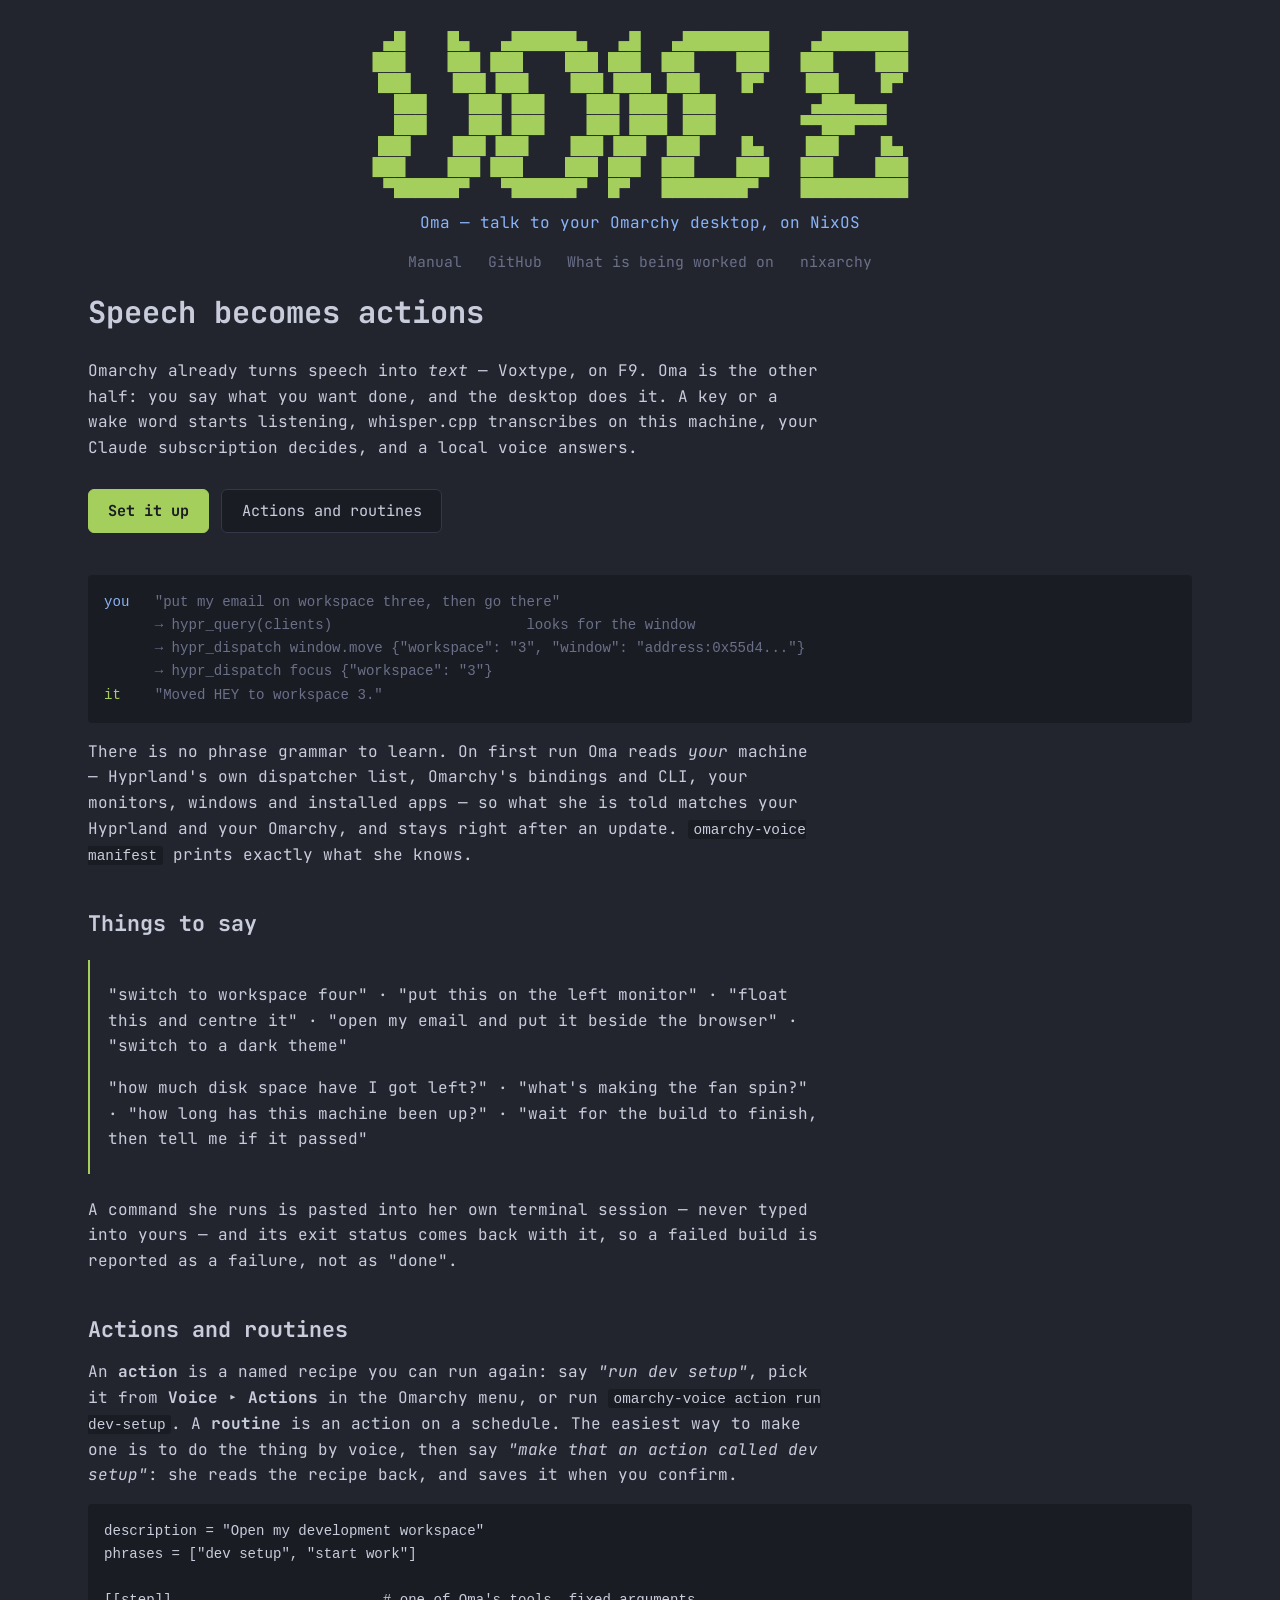
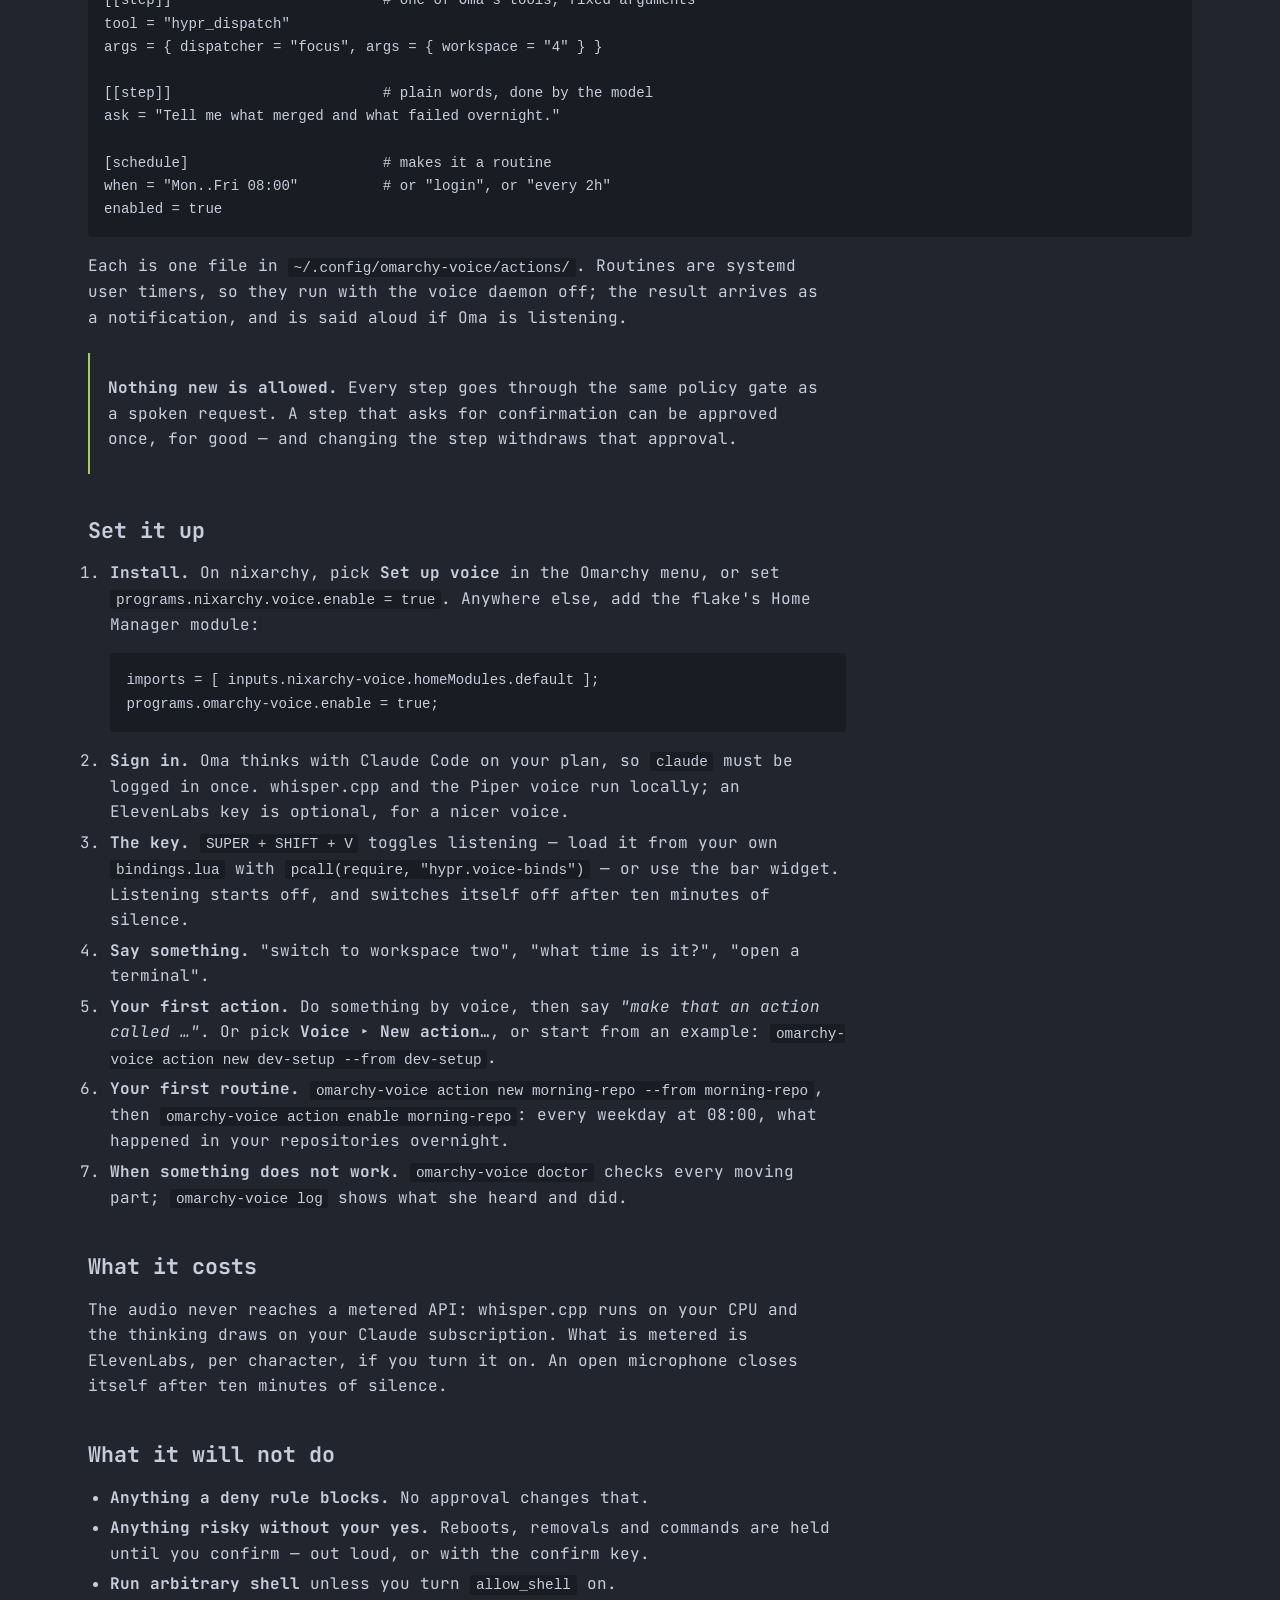
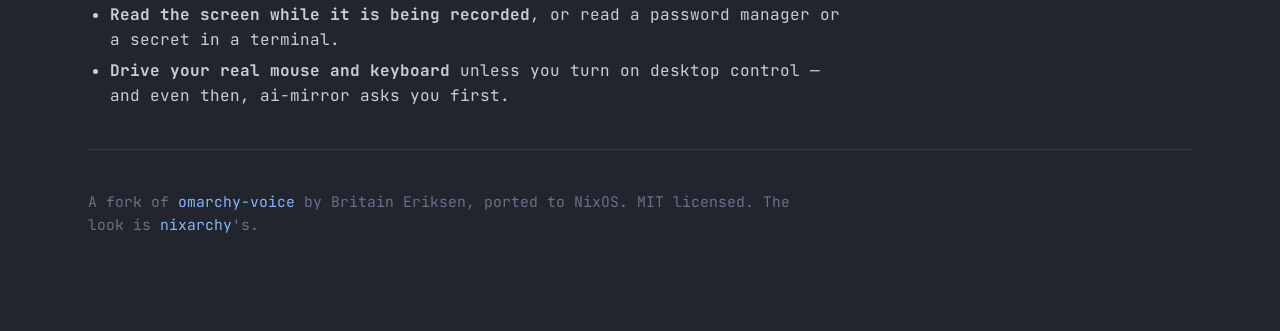
==== docs/index.html @ 65984dc8 "docs(page): a project page in nixarchy's look, and a Pages workflow (#163) Plan step 6, brought forw" ====
<!DOCTYPE html>
<html lang="en">
<head>
<meta charset="utf-8">
<meta name="viewport" content="width=device-width, initial-scale=1">
<title>nixarchy-voice — talk to your Omarchy desktop</title>
<meta name="description" content="Oma: operate the Omarchy desktop on NixOS by talking to it. Actions, routines, and a policy gate that holds anything risky for your yes.">
<link rel="preconnect" href="https://fonts.gstatic.com" crossorigin>
<link rel="stylesheet" href="https://fonts.googleapis.com/css2?family=JetBrains+Mono:wght@400;700&display=swap">
<link rel="stylesheet" href="assets/style.css">
</head>
<body class="home">

<header class="masthead">
<!-- The wordmark: figlet, font delta_corps_priest_1 -- the typeface nixarchy's
     and Omarchy's banners use. `figlet -f "Delta Corps Priest 1" VOICE`. -->
<pre class="logo" role="img" aria-label="voice">
 ▄█    █▄   ▄██████▄   ▄█   ▄████████    ▄████████
███    ███ ███    ███ ███  ███    ███   ███    ███
███    ███ ███    ███ ███▌ ███    █▀    ███    █▀
███    ███ ███    ███ ███▌ ███         ▄███▄▄▄
███    ███ ███    ███ ███▌ ███        ▀▀███▀▀▀
███    ███ ███    ███ ███  ███    █▄    ███    █▄
███    ███ ███    ███ ███  ███    ███   ███    ███
 ▀██████▀   ▀██████▀  █▀   ████████▀    ██████████
</pre>
  <p class="tagline">Oma — talk to your Omarchy desktop, on NixOS</p>
  <nav class="mast-nav">
    <a href="https://github.com/olafkfreund/nixarchy-voice#readme">Manual</a>
    <a href="https://github.com/olafkfreund/nixarchy-voice">GitHub</a>
    <a href="https://github.com/olafkfreund/nixarchy-voice/issues">What is being worked on</a>
    <a href="https://olafkfreund.github.io/nixarchy/">nixarchy</a>
  </nav>
</header>

<main class="content content--centred">

<h1>Speech becomes actions</h1>

<p>Omarchy already turns speech into <em>text</em> — Voxtype, on F9. Oma is the
other half: you say what you want done, and the desktop does it. A key or a
wake word starts listening, whisper.cpp transcribes on this machine, your Claude
subscription decides, and a local voice answers.</p>

<div class="cta">
  <a class="cta-button cta-button--primary" href="#set-it-up">Set it up</a>
  <a class="cta-button" href="#actions-and-routines">Actions and routines</a>
</div>

<pre class="exchange"><code><span class="you">you</span>   "put my email on workspace three, then go there"
      → hypr_query(clients)                       looks for the window
      → hypr_dispatch window.move {"workspace": "3", "window": "address:0x55d4..."}
      → hypr_dispatch focus {"workspace": "3"}
<span class="it">it</span>    "Moved HEY to workspace 3."</code></pre>

<p>There is no phrase grammar to learn. On first run Oma reads <em>your</em>
machine — Hyprland's own dispatcher list, Omarchy's bindings and CLI, your
monitors, windows and installed apps — so what she is told matches your
Hyprland and your Omarchy, and stays right after an update. <code>omarchy-voice
manifest</code> prints exactly what she knows.</p>

<h2 id="things-to-say">Things to say</h2>

<blockquote>
<p>"switch to workspace four" · "put this on the left monitor" · "float this and
centre it" · "open my email and put it beside the browser" · "switch to a dark
theme"</p>
<p>"how much disk space have I got left?" · "what's making the fan spin?" · "how
long has this machine been up?" · "wait for the build to finish, then tell me if
it passed"</p>
</blockquote>

<p>A command she runs is pasted into her own terminal session — never typed into
yours — and its exit status comes back with it, so a failed build is reported as
a failure, not as "done".</p>

<h2 id="actions-and-routines">Actions and routines</h2>

<p>An <strong>action</strong> is a named recipe you can run again: say
<em>"run dev setup"</em>, pick it from <strong>Voice ▸ Actions</strong> in the
Omarchy menu, or run <code>omarchy-voice action run dev-setup</code>. A
<strong>routine</strong> is an action on a schedule. The easiest way to make one
is to do the thing by voice, then say <em>"make that an action called dev
setup"</em>: she reads the recipe back, and saves it when you confirm.</p>

<pre><code>description = "Open my development workspace"
phrases = ["dev setup", "start work"]

[[step]]                         # one of Oma's tools, fixed arguments
tool = "hypr_dispatch"
args = { dispatcher = "focus", args = { workspace = "4" } }

[[step]]                         # plain words, done by the model
ask = "Tell me what merged and what failed overnight."

[schedule]                       # makes it a routine
when = "Mon..Fri 08:00"          # or "login", or "every 2h"
enabled = true</code></pre>

<p>Each is one file in <code>~/.config/omarchy-voice/actions/</code>. Routines
are systemd user timers, so they run with the voice daemon off; the result
arrives as a notification, and is said aloud if Oma is listening.</p>

<blockquote>
<p><strong>Nothing new is allowed.</strong> Every step goes through the same
policy gate as a spoken request. A step that asks for confirmation can be
approved once, for good — and changing the step withdraws that approval.</p>
</blockquote>

<h2 id="set-it-up">Set it up</h2>

<ol>
<li><strong>Install.</strong> On nixarchy, pick <strong>Set up voice</strong> in
the Omarchy menu, or set <code>programs.nixarchy.voice.enable = true</code>.
Anywhere else, add the flake's Home Manager module:
<pre><code>imports = [ inputs.nixarchy-voice.homeModules.default ];
programs.omarchy-voice.enable = true;</code></pre></li>
<li><strong>Sign in.</strong> Oma thinks with Claude Code on your plan, so
<code>claude</code> must be logged in once. whisper.cpp and the Piper voice run
locally; an ElevenLabs key is optional, for a nicer voice.</li>
<li><strong>The key.</strong> <code>SUPER + SHIFT + V</code> toggles listening —
load it from your own <code>bindings.lua</code> with
<code>pcall(require, "hypr.voice-binds")</code> — or use the bar widget.
Listening starts off, and switches itself off after ten minutes of silence.</li>
<li><strong>Say something.</strong> "switch to workspace two", "what time is
it?", "open a terminal".</li>
<li><strong>Your first action.</strong> Do something by voice, then say
<em>"make that an action called …"</em>. Or pick <strong>Voice ▸ New
action…</strong>, or start from an example:
<code>omarchy-voice action new dev-setup --from dev-setup</code>.</li>
<li><strong>Your first routine.</strong>
<code>omarchy-voice action new morning-repo --from morning-repo</code>, then
<code>omarchy-voice action enable morning-repo</code>: every weekday at 08:00, what
happened in your repositories overnight.</li>
<li><strong>When something does not work.</strong> <code>omarchy-voice
doctor</code> checks every moving part; <code>omarchy-voice log</code> shows what
she heard and did.</li>
</ol>

<h2 id="what-it-costs">What it costs</h2>

<p>The audio never reaches a metered API: whisper.cpp runs on your CPU and the
thinking draws on your Claude subscription. What is metered is ElevenLabs, per
character, if you turn it on. An open microphone closes itself after ten minutes
of silence.</p>

<h2 id="what-it-will-not-do">What it will not do</h2>

<ul>
<li><strong>Anything a deny rule blocks.</strong> No approval changes that.</li>
<li><strong>Anything risky without your yes.</strong> Reboots, removals and
commands are held until you confirm — out loud, or with the confirm key.</li>
<li><strong>Run arbitrary shell</strong> unless you turn
<code>allow_shell</code> on.</li>
<li><strong>Read the screen while it is being recorded</strong>, or read a
password manager or a secret in a terminal.</li>
<li><strong>Drive your real mouse and keyboard</strong> unless you turn on
desktop control — and even then, ai-mirror asks you first.</li>
</ul>

<hr>

<p class="eyebrow">A fork of <a href="https://github.com/wombatoperator/omarchy-voice">omarchy-voice</a>
by Britain Eriksen, ported to NixOS. MIT licensed. The look is
<a href="https://olafkfreund.github.io/nixarchy/">nixarchy</a>'s.</p>

</main>

</body>
</html>
---- docs/assets/style.css ----
/* nixarchy-voice's page. Copied from nixarchy's docs/assets/style.css so the
   two sites read as one family (#163); only the wordmark sizing differs. */

:root {
  --bg:        #22242e;
  --fg:        #c9cddb;
  --dim:       #6b7089;
  --accent:    #a5cf5d;   /* the wordmark green */
  --link:      #8ab4f8;
  --rule:      #333747;
  --code-bg:   #1a1c24;
  /* JetBrains Mono first, and not only for looks: the wordmark is built from
     block-drawing characters, and it only reads as solid in a font that draws
     them edge to edge. A stack that falls through to a system mono can render
     it with hairline seams. */
  --mono: "JetBrains Mono", ui-monospace, "SF Mono", "Fira Code",
          "DejaVu Sans Mono", Menlo, Consolas, monospace;
}

* { box-sizing: border-box; }

html { -webkit-text-size-adjust: 100%; }

body {
  margin: 0;
  background: var(--bg);
  color: var(--fg);
  font-family: var(--mono);
  font-size: 16px;
  line-height: 1.6;
}

a { color: var(--link); text-decoration: none; }
a:hover { text-decoration: underline; }

/* ---------- masthead ---------- */

.masthead { padding: 3.5rem 1.5rem 2.5rem; text-align: center; }

/* The wordmark is 92 columns of block characters (see _includes/logo.html).
   Its width is therefore font-size * column count, with nothing to reflow, so
   the size is driven off the viewport and clamped: the ceiling keeps it from
   dominating a wide screen, the floor keeps it legible on a phone. Regenerate
   the art at a different width and these numbers need redoing. */
.logo {
  display: block;
  /* Not a code block: undo the pre rule further down, which would otherwise
     sit the wordmark on a grey card. */
  margin: 0;
  padding: 0;
  background: none;
  border-radius: 0;
  overflow: visible;

  color: var(--accent);
  /* Our wordmark is 50 columns, not nixarchy's 92, so the same viewport rule
     is scaled by 92/50: it fills the same width at every size. */
  font-size: clamp(0.55rem, 1.93vw, 1.2rem);
  /* These two are not arbitrary and are not cosmetic. JetBrains Mono's full
     block glyph does not quite meet its neighbours at fractional advances, so
     at the honest values (0 and 1) the wordmark renders shot through with
     hairline seams. The slight negative tracking and the over-1 line-height
     pull the cells together until the strokes read as solid. Measured against
     three alternatives; these are the only ones with no seams. Omarchy uses
     the same pair, for the same reason. */
  letter-spacing: -0.0425em;
  line-height: 1.09375;
  white-space: pre;
  transition: color 0.15s ease;
}

.logo-link { display: inline-block; text-decoration: none; }
.logo-link:hover { text-decoration: none; }
.logo-link:hover .logo { color: var(--link); }

.tagline { margin: 0.6rem 0 0; color: var(--link); font-size: 1rem; }

/* ---------- layout ---------- */

.page {
  display: grid;
  grid-template-columns: 20rem minmax(0, 1fr);
  gap: 3rem;
  max-width: 78rem;
  margin: 0 auto;
  padding: 0 1.5rem 6rem;
}

/* ---------- sidebar ---------- */

.sidebar { position: relative; align-self: start; position: sticky; top: 1.5rem; }

.filter {
  width: 100%;
  padding: 0.4rem 1.5rem 0.6rem 0;
  background: transparent;
  border: 0;
  border-bottom: 1px solid var(--rule);
  color: var(--fg);
  font: inherit;
}
.filter::placeholder { color: var(--dim); }
.filter:focus { outline: none; border-bottom-color: var(--link); }

.filter-hint {
  position: absolute;
  top: 0.4rem;
  right: 0;
  color: var(--dim);
  pointer-events: none;
}

.toc {
  list-style: none;
  counter-reset: item;
  margin: 1.6rem 0 0;
  padding: 0;
  max-height: 68vh;
  overflow-y: auto;
}

/* The default scrollbar renders as a bright bar against the dark theme, and
   the nav is the one place here tall enough to show one. */
.toc { scrollbar-width: thin; scrollbar-color: var(--rule) transparent; }
.toc::-webkit-scrollbar { width: 6px; }
.toc::-webkit-scrollbar-track { background: transparent; }
.toc::-webkit-scrollbar-thumb { background: var(--rule); border-radius: 3px; }

.toc li { counter-increment: item; margin: 0 0 0.35rem; }

/* The 01, 02, 03 gutter. Numbering follows the DOM, so a filtered list
   keeps each page's real number rather than renumbering as you type. */
.toc li::before {
  content: counter(item, decimal-leading-zero);
  display: inline-block;
  width: 2.2rem;
  color: var(--dim);
}

.toc li.current > a { color: var(--fg); font-weight: 700; }
.toc li[hidden] { display: none; }

.offsite { margin-top: 1.8rem; color: var(--dim); font-size: 0.85rem; }

/* ---------- content ---------- */

.content { min-width: 0; padding-top: 0.2rem; }

.content--centred {
  max-width: 46rem;
  margin: 0 auto;
  padding: 0 1.5rem 6rem;
}

.content h1 { font-size: 1.9rem; margin: 0 0 1.6rem; }
.content h2 { font-size: 1.35rem; margin: 2.6rem 0 1rem; }
.content h3 { font-size: 1.1rem; margin: 2rem 0 0.8rem; }
.content h1, .content h2, .content h3 { line-height: 1.3; }

.content p, .content li { max-width: 46rem; }
.content ul, .content ol { padding-left: 1.4rem; }
.content li { margin: 0.3rem 0; }

/* Blockquotes here are callouts, not asides -- they carry the sentence the
   page most wants read, so they are marked out rather than dimmed down. */
.content blockquote {
  margin: 1.4rem 0;
  padding: 0.4rem 0 0.4rem 1.1rem;
  border-left: 2px solid var(--accent);
}

.content hr { border: 0; border-top: 1px solid var(--rule); margin: 2.5rem 0; }

code {
  background: var(--code-bg);
  padding: 0.1rem 0.35rem;
  border-radius: 3px;
  font-size: 0.9em;
  /* Inline code is often a long path or attribute with no space in it, which
     on a phone is wide enough to push the whole page sideways. It has no
     scroller of its own, so it has to be allowed to break. */
  overflow-wrap: anywhere;
}

pre {
  background: var(--code-bg);
  padding: 1rem;
  border-radius: 4px;
  overflow-x: auto;      /* wide code scrolls itself, never the page */
  line-height: 1.45;
}
pre code { background: none; padding: 0; font-size: 0.88rem; }

/* Tables can be wide; give them their own scroller too. */
.content table {
  display: block;
  width: max-content;
  max-width: 100%;
  overflow-x: auto;
  border-collapse: collapse;
  margin: 1.4rem 0;
  font-size: 0.92rem;
}
.content th, .content td {
  border: 1px solid var(--rule);
  padding: 0.45rem 0.8rem;
  text-align: left;
  vertical-align: top;
}
.content th { color: var(--fg); background: var(--code-bg); }

.content img { max-width: 100%; height: auto; }

/* ---------- narrow screens ---------- */

@media (max-width: 62rem) {
  .page { grid-template-columns: minmax(0, 1fr); gap: 2rem; }
  .sidebar { position: static; }
  .toc { max-height: none; }
}

/* ---------- home: hero and wide media (#814) ---------- */

/* The front page's own width. Prose stays at the reading measure set above;
   only the media container widens, which is how omarchy.org reads -- a narrow
   column of text with screenshots given room to be legible. A 16:10 desktop
   still at 46rem is too small to make out a panel's rows. */
.home .content--centred { max-width: 72rem; }
.home .content p,
.home .content li,
.home .content blockquote { max-width: 46rem; }
/* ...except a paragraph that is only an image. kramdown wraps every image in
   a <p>, so the rule above clamped the screenshots to the READING measure and
   the wide container above did nothing -- the hero rendered at 736px inside a
   1024px column. Measured on the deployed page, not guessed. */
.home .content p:has(img) { max-width: none; }

/* The first screen: wordmark, one sentence, two things to do. The masthead
   above already carries the wordmark, so this only has to not waste the space
   underneath it -- the old page spent 370 words here before showing anything. */
.home .masthead { padding: 2rem 1.5rem 1.25rem; }

.cta { display: flex; flex-wrap: wrap; gap: 0.75rem; margin: 1.8rem 0 2.6rem; }

.cta-button {
  display: inline-block;
  padding: 0.55rem 1.2rem;
  border: 1px solid var(--rule);
  border-radius: 6px;
  color: var(--fg);
  background: var(--code-bg);
  font-size: 0.95rem;
}
.cta-button:hover { border-color: var(--accent); text-decoration: none; }
.cta-button--primary {
  background: var(--accent);
  border-color: var(--accent);
  color: var(--code-bg);
  font-weight: 700;
}
.cta-button--primary:hover { filter: brightness(1.08); }

/* Screenshots stack at full width rather than sharing a row. A two-up grid
   was tried and removed: each cell came out near 320px, and a 1885px desktop
   scaled into that turns a panel's rows into grey mush -- the arithmetic
   decides this, not taste. Deployed and looked at before it was replaced. */
.home .content img { margin: 1.4rem 0; }

.content img {
  max-width: 100%;
  height: auto;
  border-radius: 6px;
  border: 1px solid var(--rule);
}

/* The hero video, framed exactly like a screenshot so it does not read as a
   different kind of thing sitting above them.

   `max-width: none` and `display: block` are carried HERE rather than left to
   the `p:has(img)` rule above, and that is the whole reason this block exists:
   kramdown wraps a markdown image in a <p>, which is what that rule reaches
   into, but block-level raw HTML is left alone. A <video> is therefore NOT in
   a <p>, inherits the reading measure instead of the wide container, and would
   render at the prose width -- the same 736px-inside-1024px bug the comment
   above was written about, arriving by a different route. */
.hero-video {
  display: block;
  width: 100%;
  max-width: none;
  height: auto;
  margin: 1.4rem 0;
  border-radius: 6px;
  border: 1px solid var(--rule);
  background: var(--code-bg);
}

/* The three places a reader goes next, under the wordmark on every page:
   the manual, the source, and what is open. Centred like the tagline above
   it, and wrapping rather than scrolling on a phone. */
.mast-nav {
  display: flex;
  flex-wrap: wrap;
  justify-content: center;
  gap: 0.4rem 1.6rem;
  margin-top: 0.9rem;
  font-size: 0.92rem;
}
.mast-nav a { color: var(--dim); }
.mast-nav a:hover { color: var(--link); text-decoration: none; }

/* ---------- nixarchy-voice additions ---------- */

/* A spoken request and what she did about it, the way the README shows one. */
.exchange { color: var(--dim); }
.exchange .you { color: var(--link); }
.exchange .it  { color: var(--accent); }

.eyebrow { color: var(--dim); font-size: 0.92rem; margin: 0 0 0.3rem; }
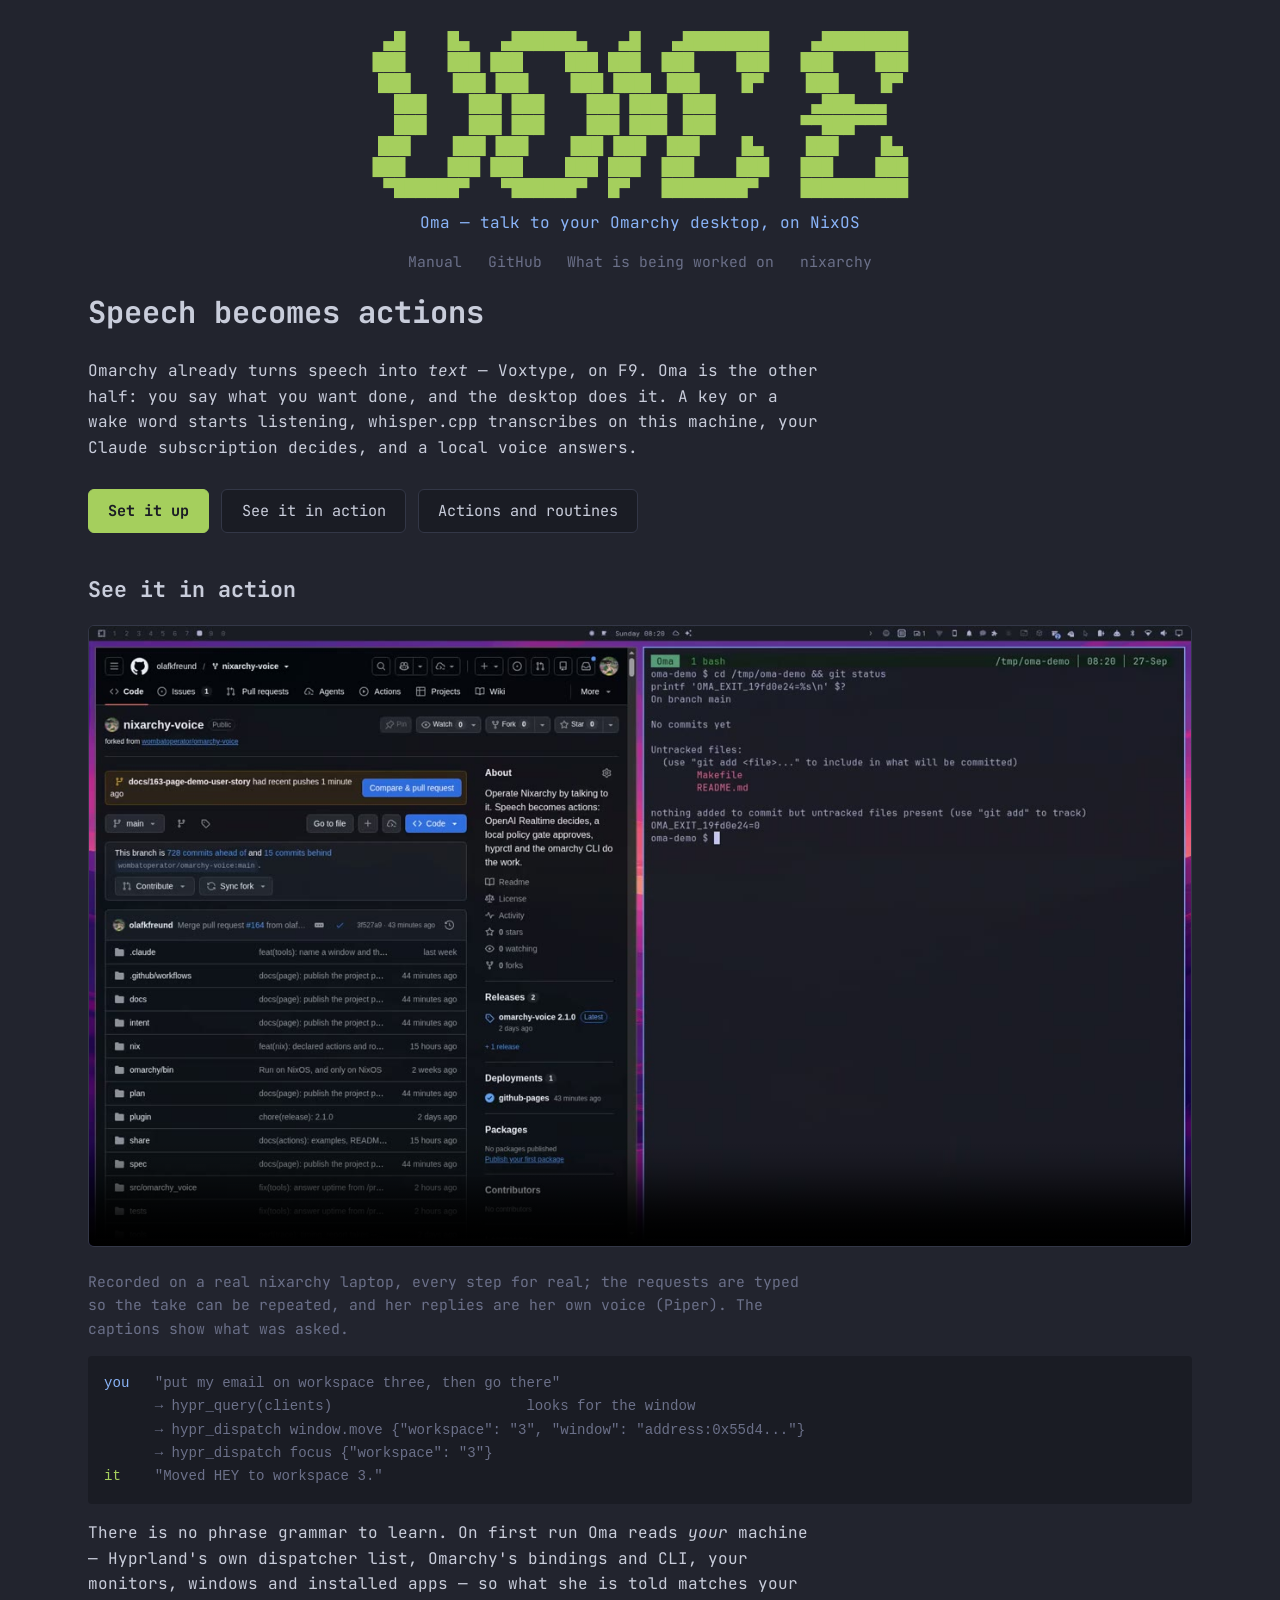
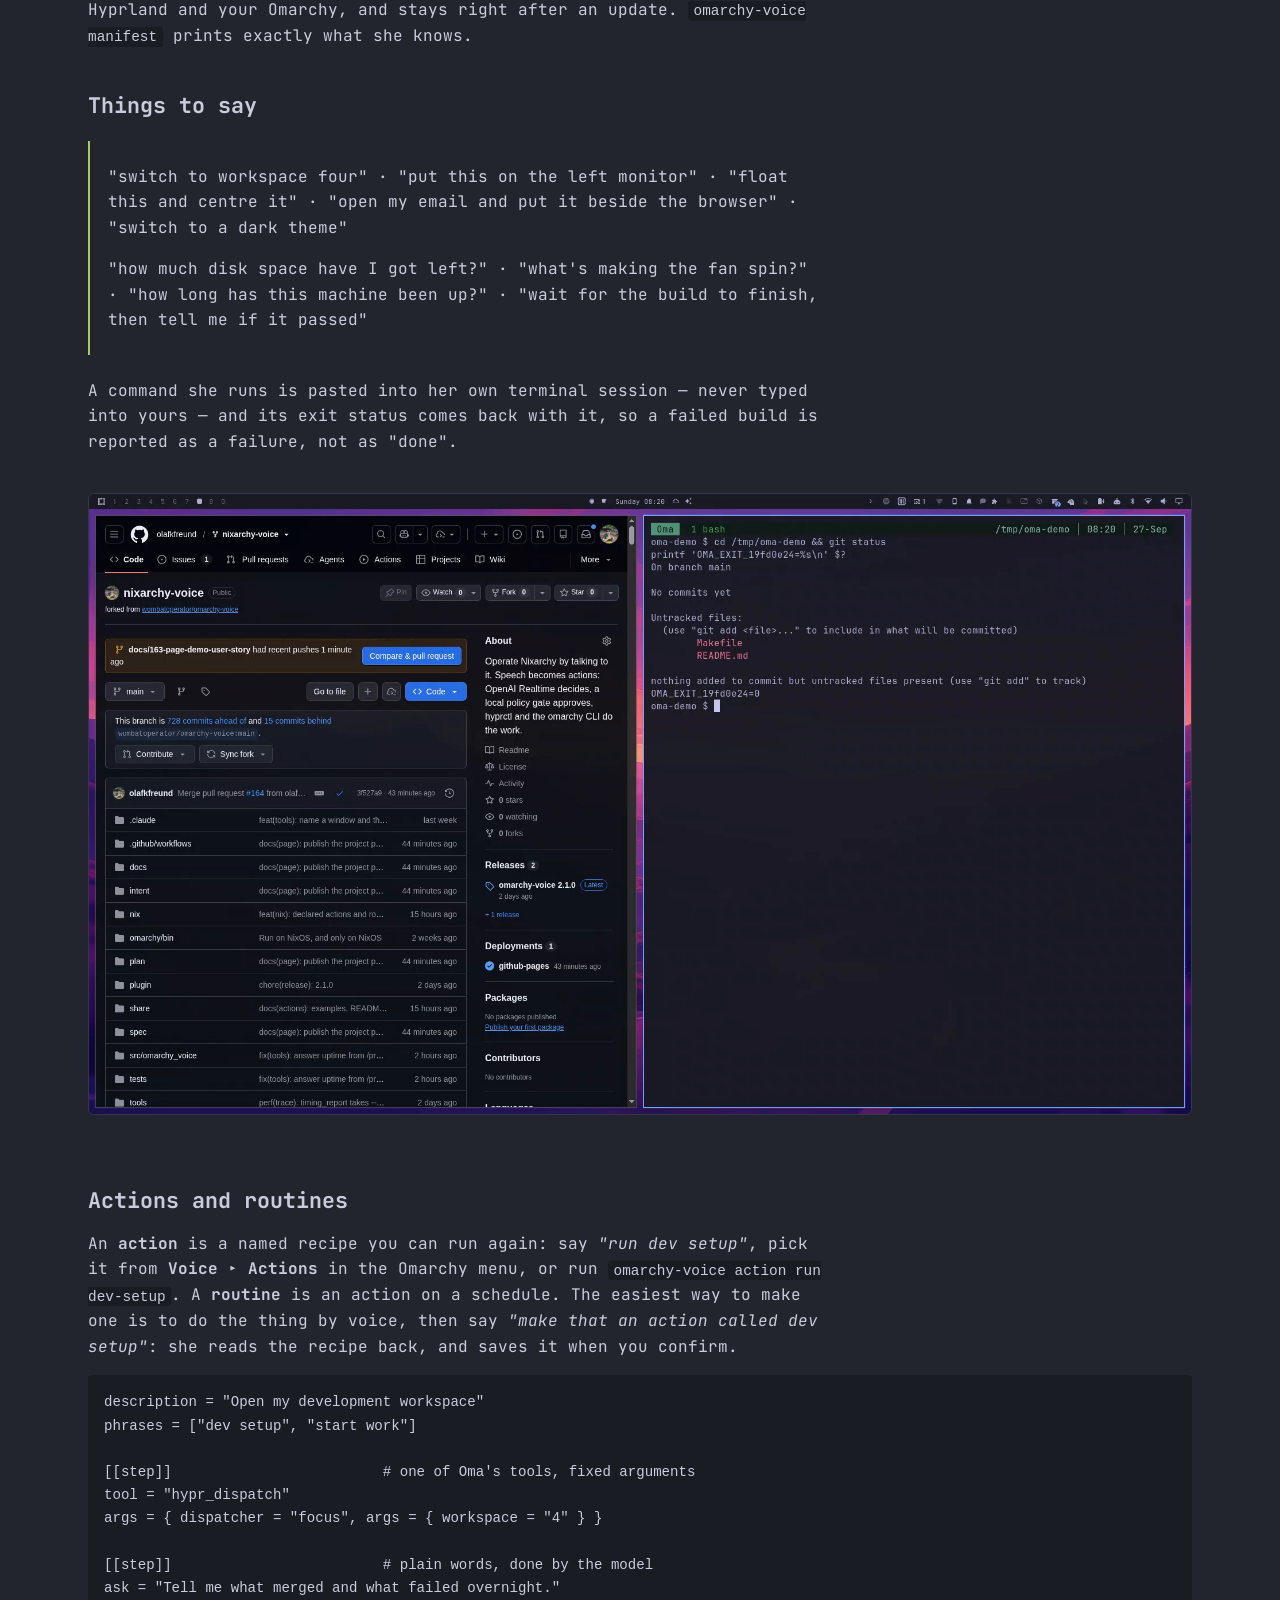
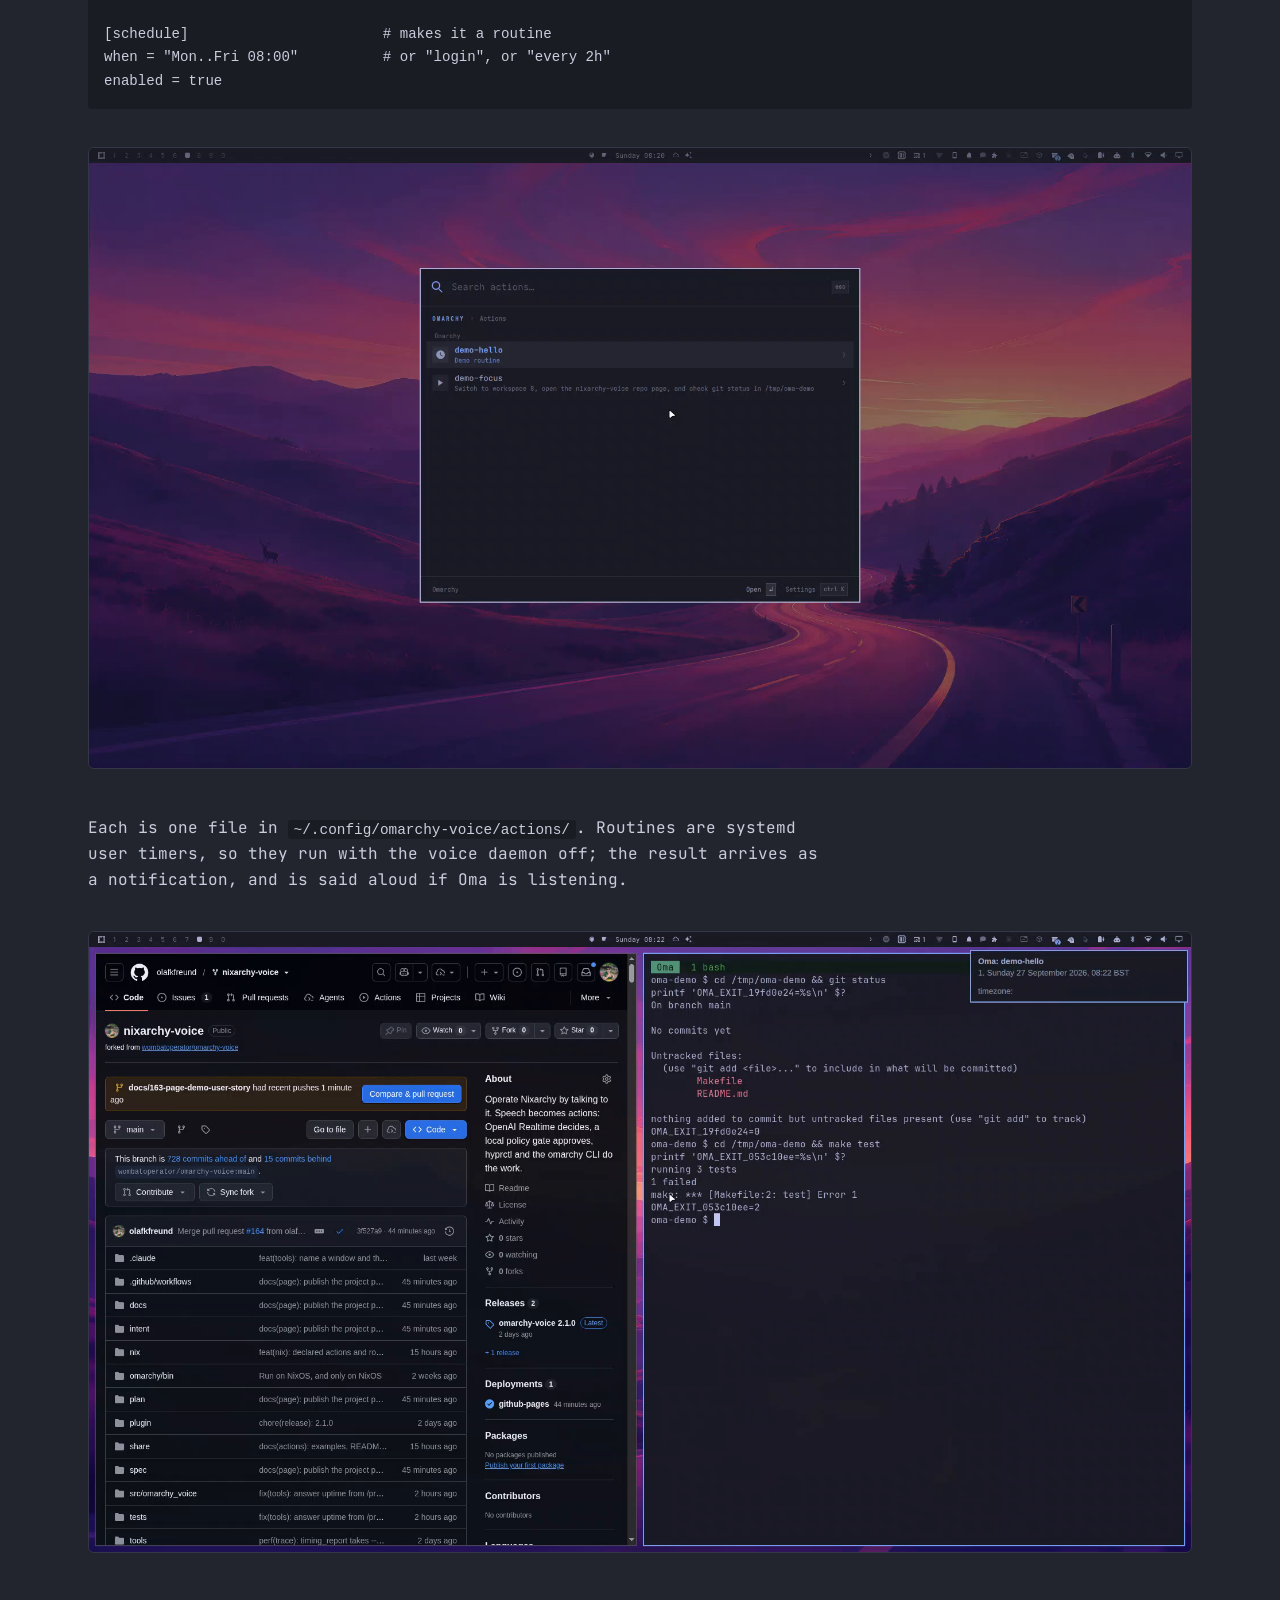
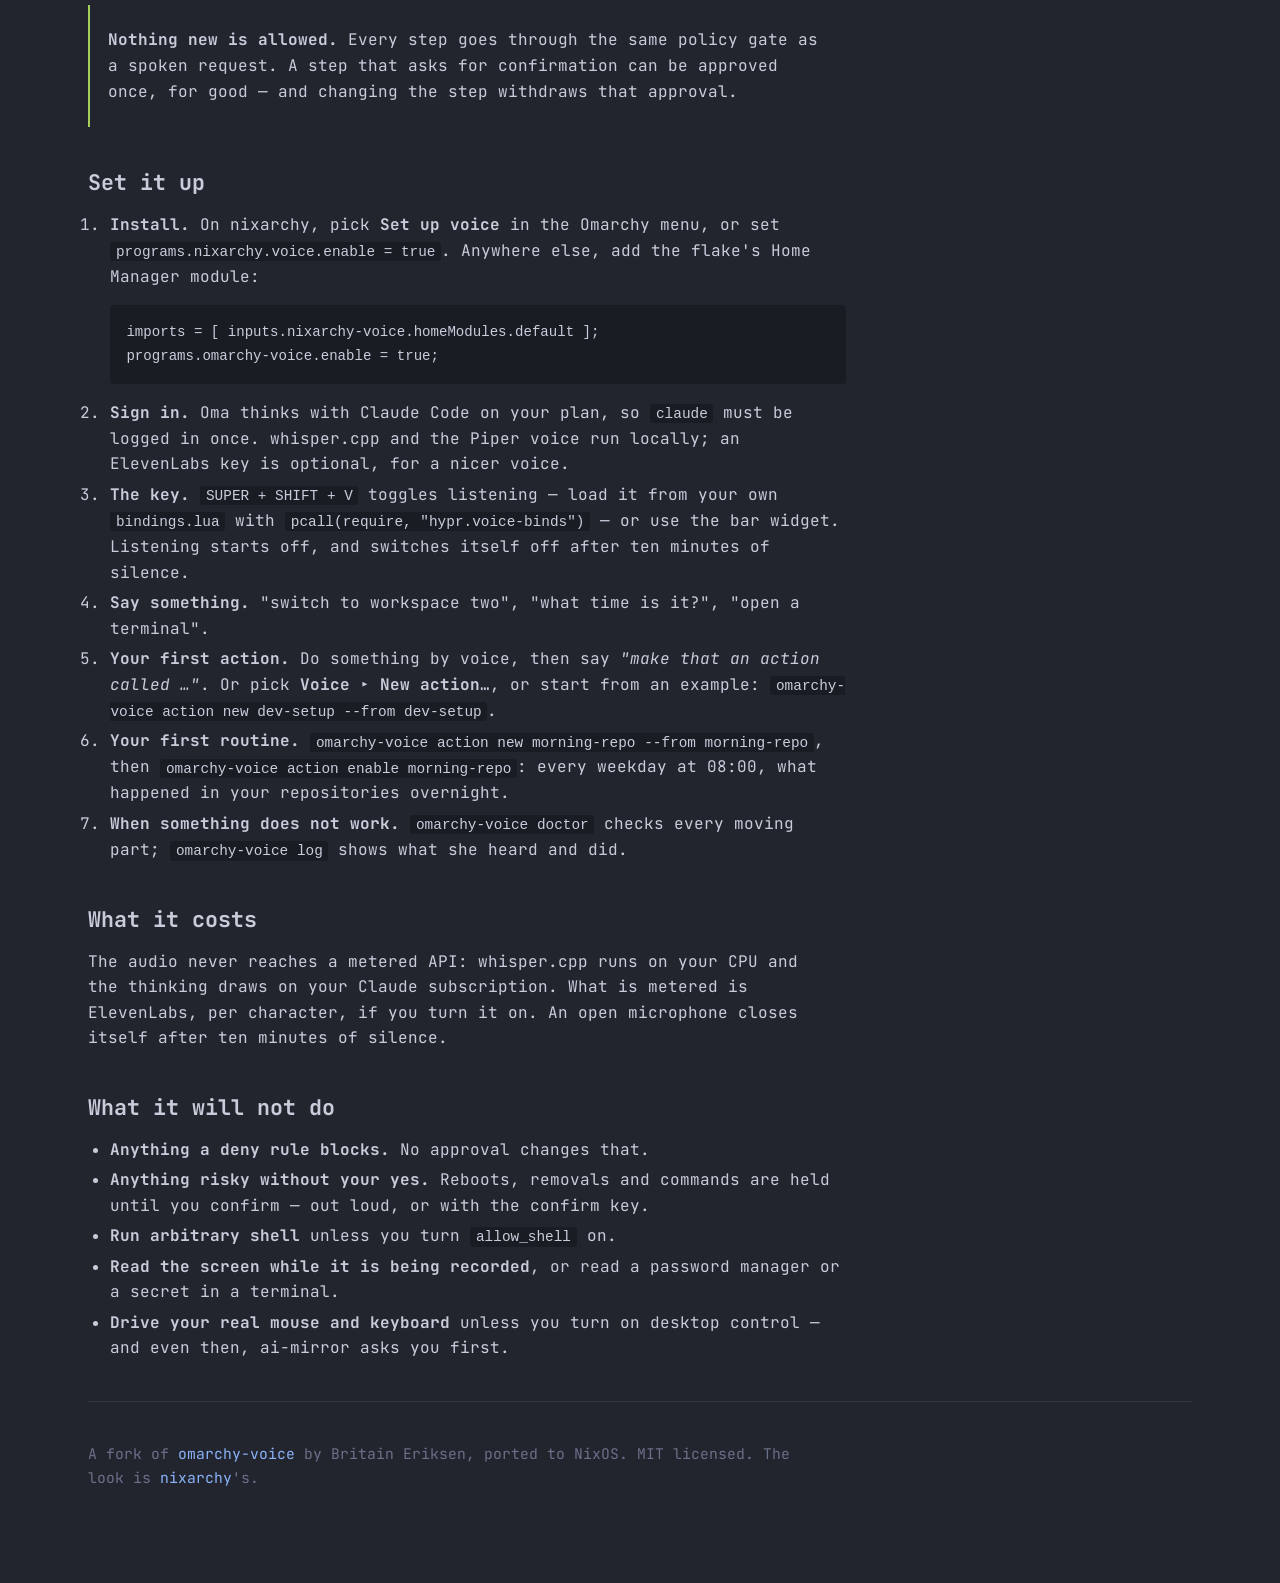
==== commit a47985f2: "docs(page): the demo video and screenshots on the project page (#163) "See it in action": the take-6" ====
--- a/docs/index.html
+++ b/docs/index.html
@@ -44,8 +44,21 @@
 
 <div class="cta">
   <a class="cta-button cta-button--primary" href="#set-it-up">Set it up</a>
+  <a class="cta-button" href="#see-it">See it in action</a>
   <a class="cta-button" href="#actions-and-routines">Actions and routines</a>
 </div>
+
+<h2 id="see-it">See it in action</h2>
+
+<video class="hero-video" src="media/oma-demo.mp4" poster="media/oma-demo.jpg"
+       controls preload="none" playsinline
+       aria-label="Three minutes of Oma: making an action by asking, running it from the Voice menu, a held command confirmed and its failure reported, an uptime question, and a routine's notification">
+  <a href="media/oma-demo.mp4">Three minutes of Oma (video with sound, 3.3 MB)</a>
+</video>
+
+<p class="eyebrow">Recorded on a real nixarchy laptop, every step for real; the
+requests are typed so the take can be repeated, and her replies are her own
+voice (Piper). The captions show what was asked.</p>
 
 <pre class="exchange"><code><span class="you">you</span>   "put my email on workspace three, then go there"
       → hypr_query(clients)                       looks for the window
@@ -74,6 +87,8 @@
 yours — and its exit status comes back with it, so a failed build is reported as
 a failure, not as "done".</p>
 
+<p><img src="media/terminal.png" alt="Oma's own terminal session, beside the page she opened: git status in the demo repository"></p>
+
 <h2 id="actions-and-routines">Actions and routines</h2>
 
 <p>An <strong>action</strong> is a named recipe you can run again: say
@@ -97,9 +112,13 @@
 when = "Mon..Fri 08:00"          # or "login", or "every 2h"
 enabled = true</code></pre>
 
+<p><img src="media/actions-menu.png" alt="Voice ▸ Actions in the Omarchy menu: the action just made by asking, and a routine"></p>
+
 <p>Each is one file in <code>~/.config/omarchy-voice/actions/</code>. Routines
 are systemd user timers, so they run with the voice daemon off; the result
 arrives as a notification, and is said aloud if Oma is listening.</p>
+
+<p><img src="media/routine-notification.png" alt="A routine's result arriving as a notification"></p>
 
 <blockquote>
 <p><strong>Nothing new is allowed.</strong> Every step goes through the same
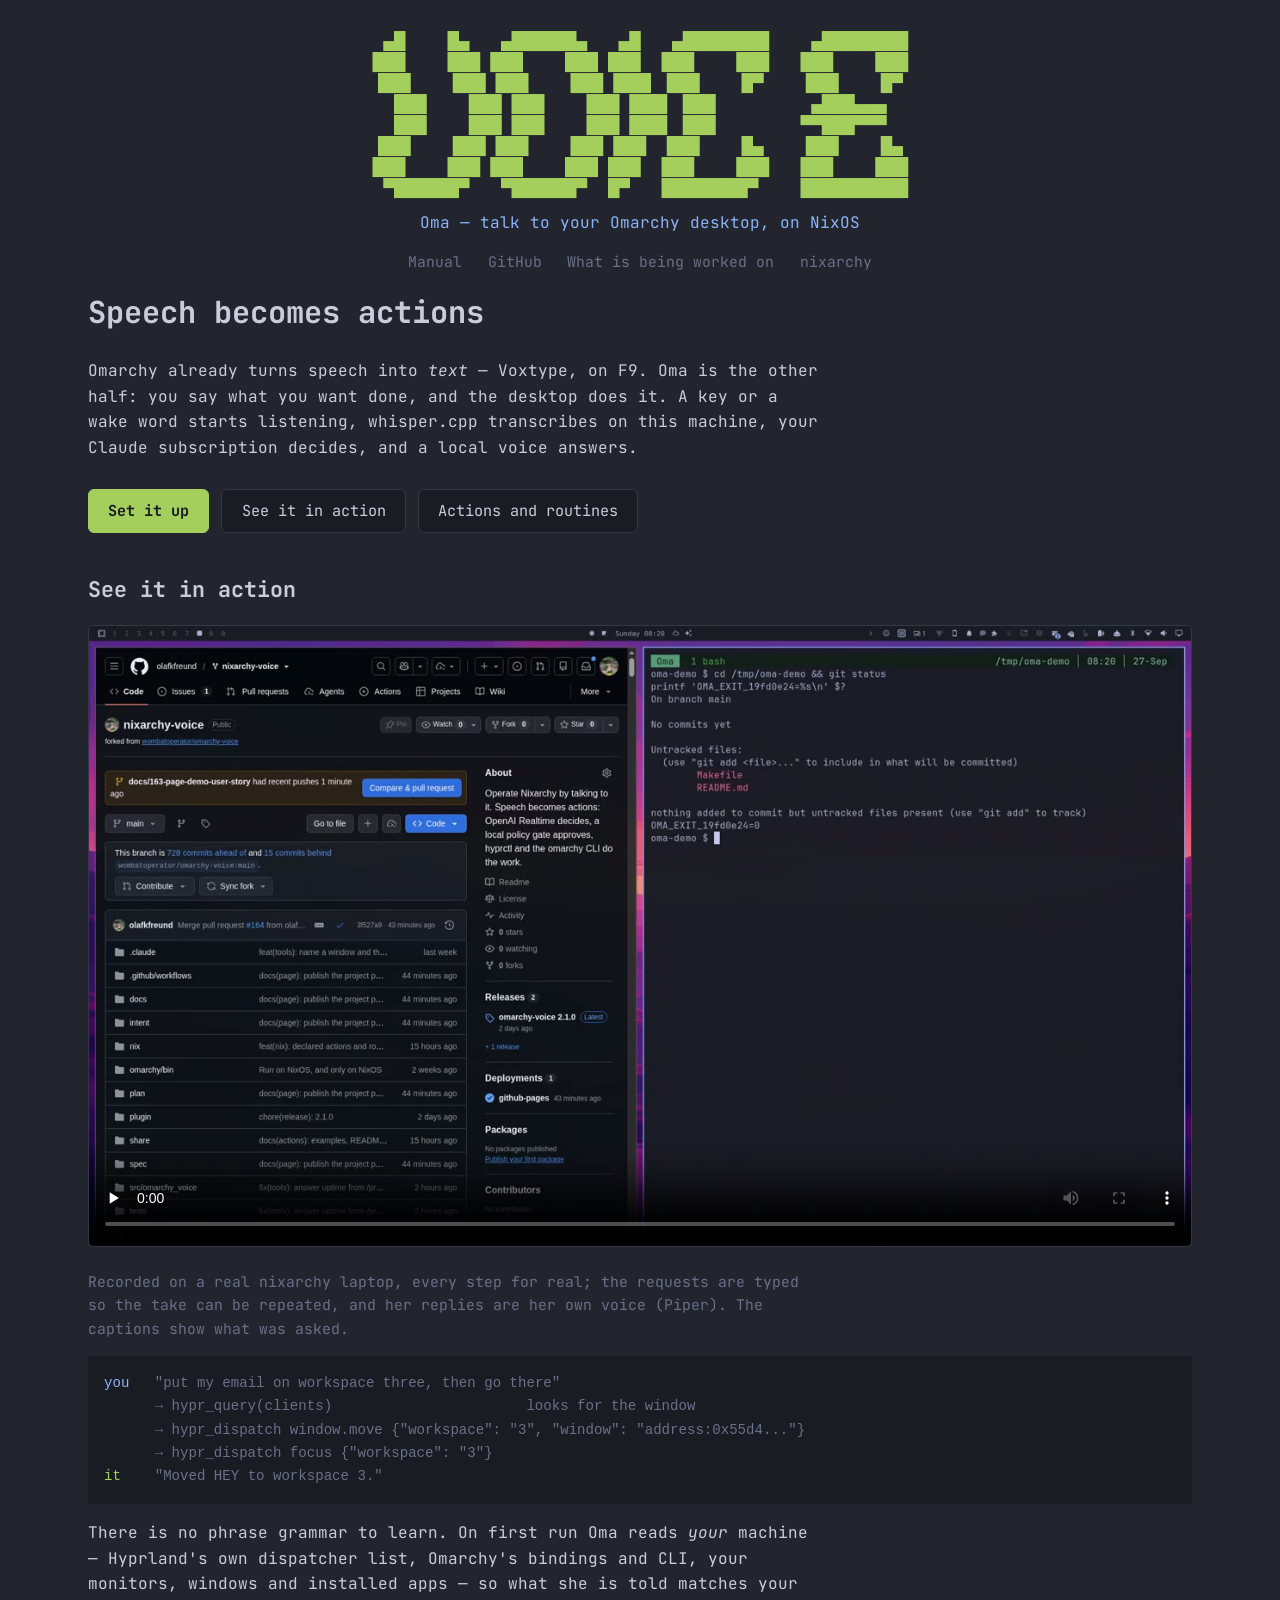
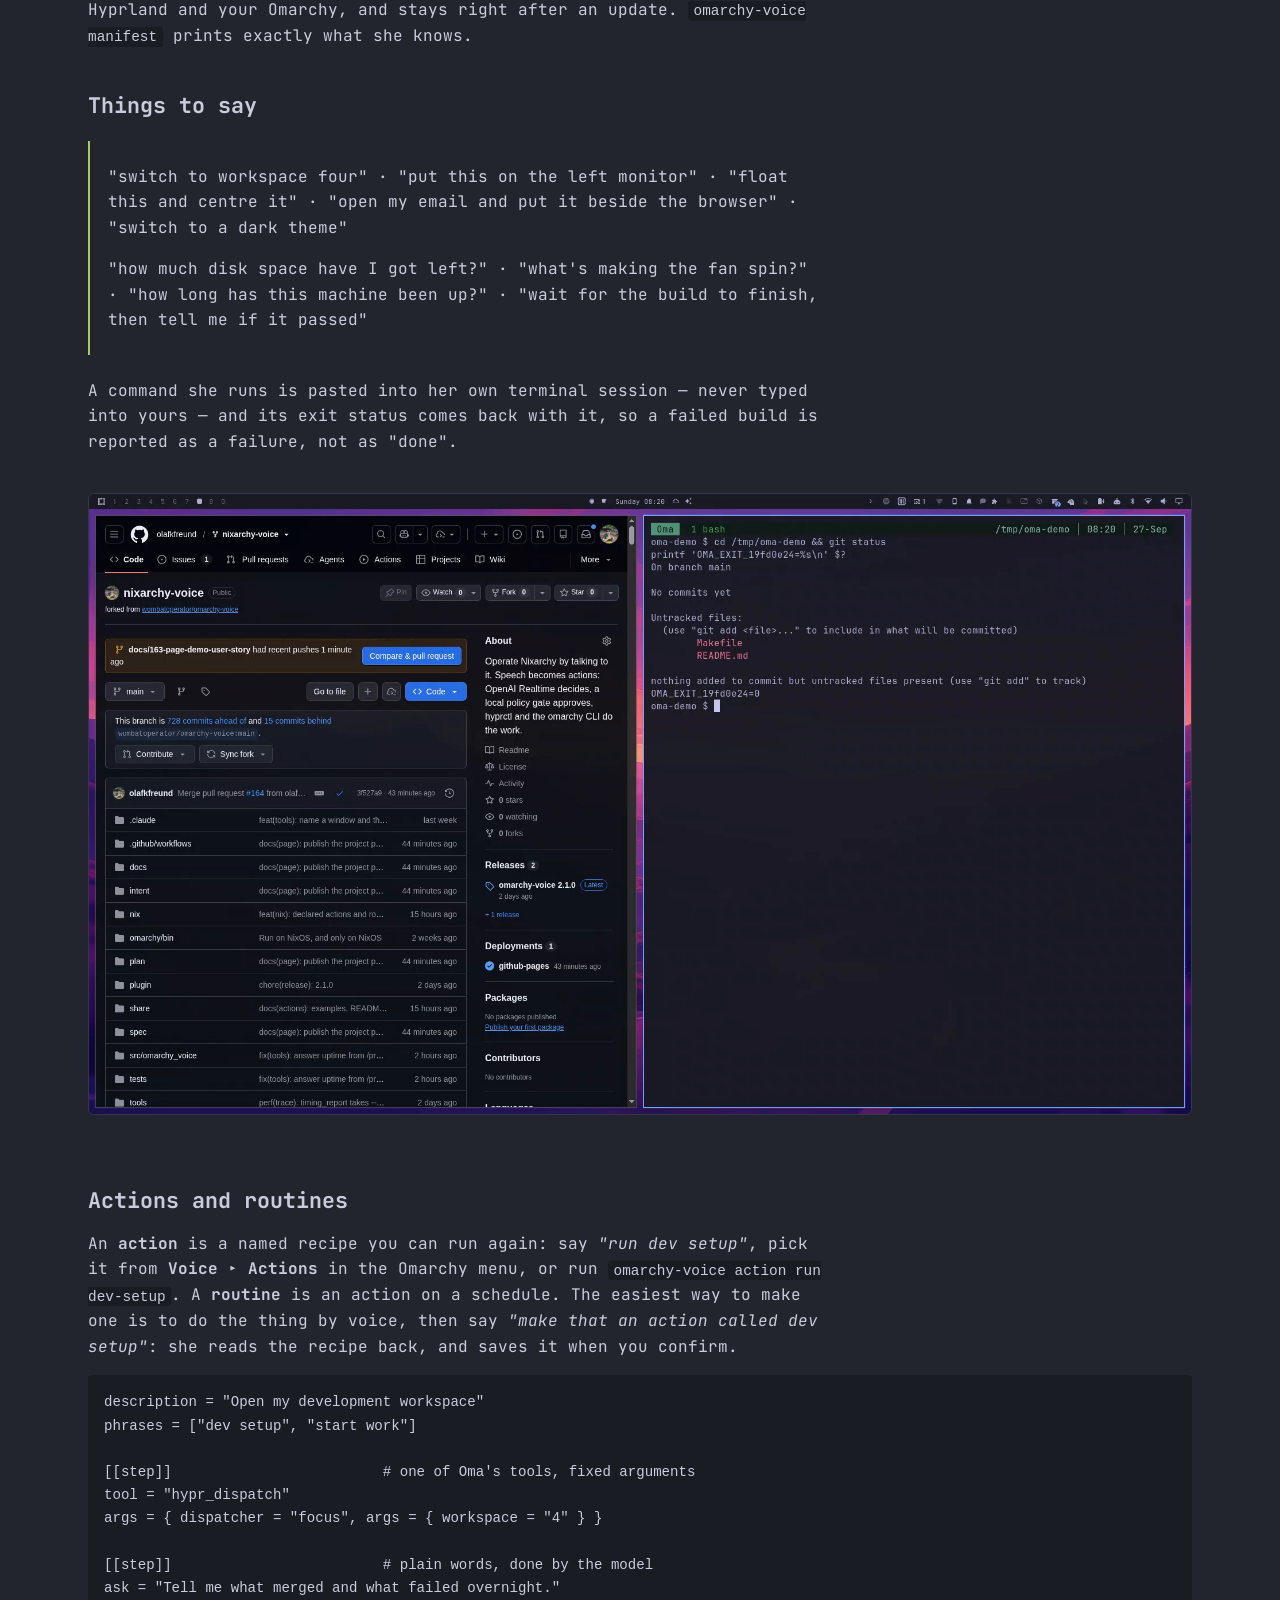
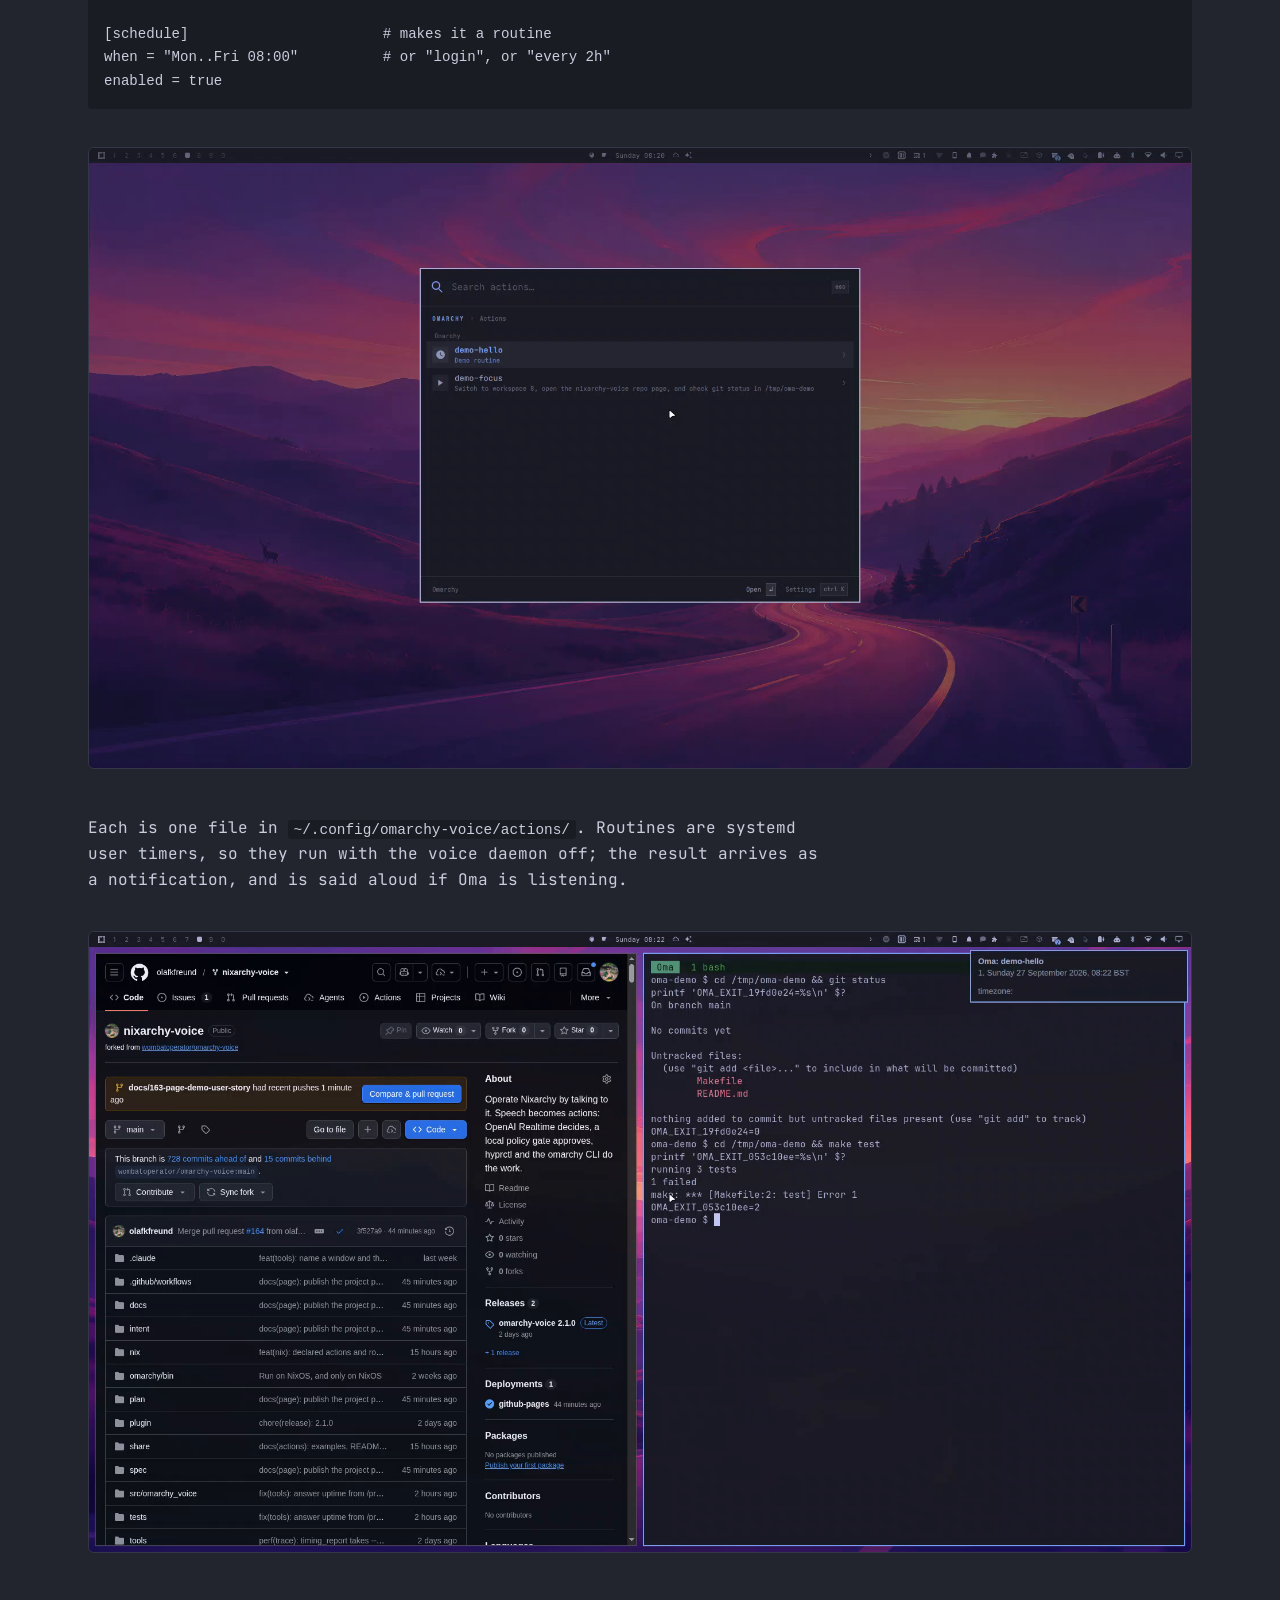
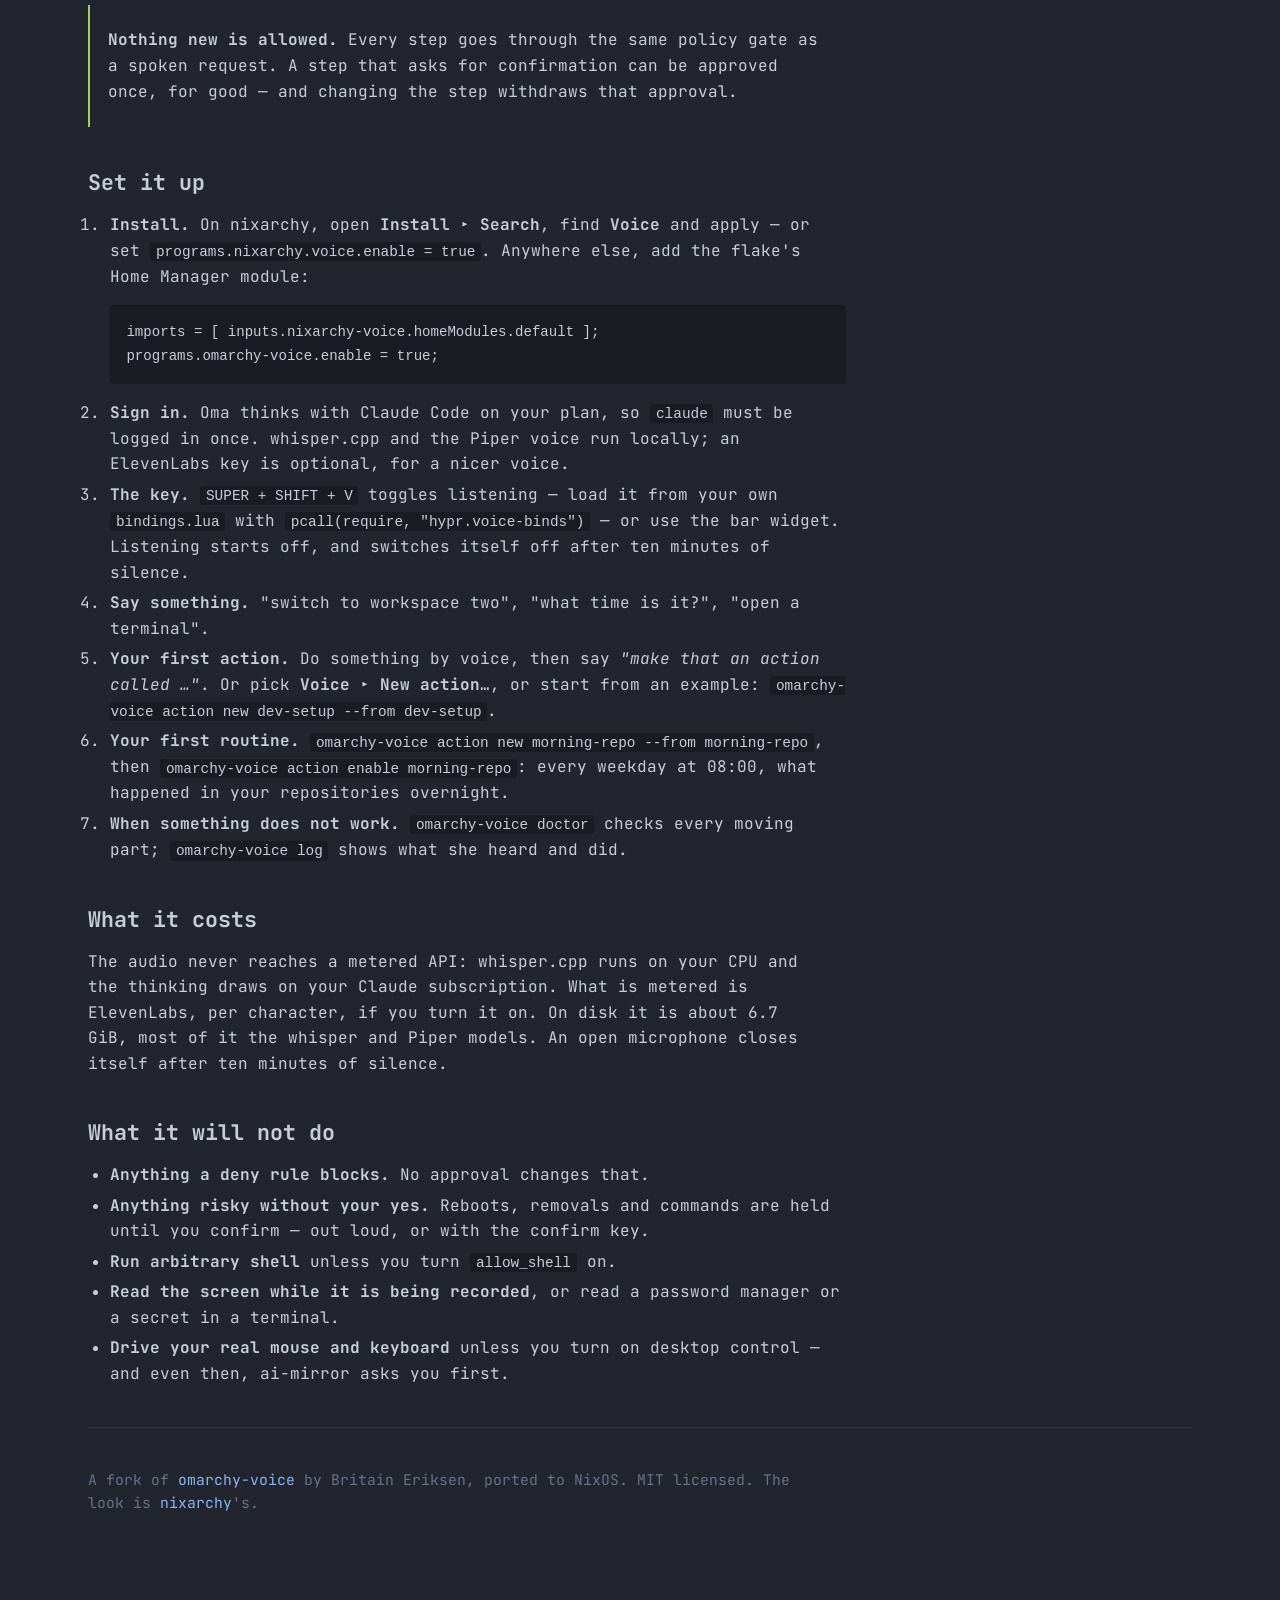
==== commit c876f0a8: "docs: Getting started, #161/#162 facts, and a false install claim fixed (#163) Plan step 5. README g" ====
--- a/docs/index.html
+++ b/docs/index.html
@@ -129,8 +129,9 @@
 <h2 id="set-it-up">Set it up</h2>
 
 <ol>
-<li><strong>Install.</strong> On nixarchy, pick <strong>Set up voice</strong> in
-the Omarchy menu, or set <code>programs.nixarchy.voice.enable = true</code>.
+<li><strong>Install.</strong> On nixarchy, open <strong>Install ▸ Search</strong>,
+find <strong>Voice</strong> and apply — or set
+<code>programs.nixarchy.voice.enable = true</code>.
 Anywhere else, add the flake's Home Manager module:
 <pre><code>imports = [ inputs.nixarchy-voice.homeModules.default ];
 programs.omarchy-voice.enable = true;</code></pre></li>
@@ -160,7 +161,8 @@
 
 <p>The audio never reaches a metered API: whisper.cpp runs on your CPU and the
 thinking draws on your Claude subscription. What is metered is ElevenLabs, per
-character, if you turn it on. An open microphone closes itself after ten minutes
+character, if you turn it on. On disk it is about 6.7 GiB, most of it the
+whisper and Piper models. An open microphone closes itself after ten minutes
 of silence.</p>
 
 <h2 id="what-it-will-not-do">What it will not do</h2>
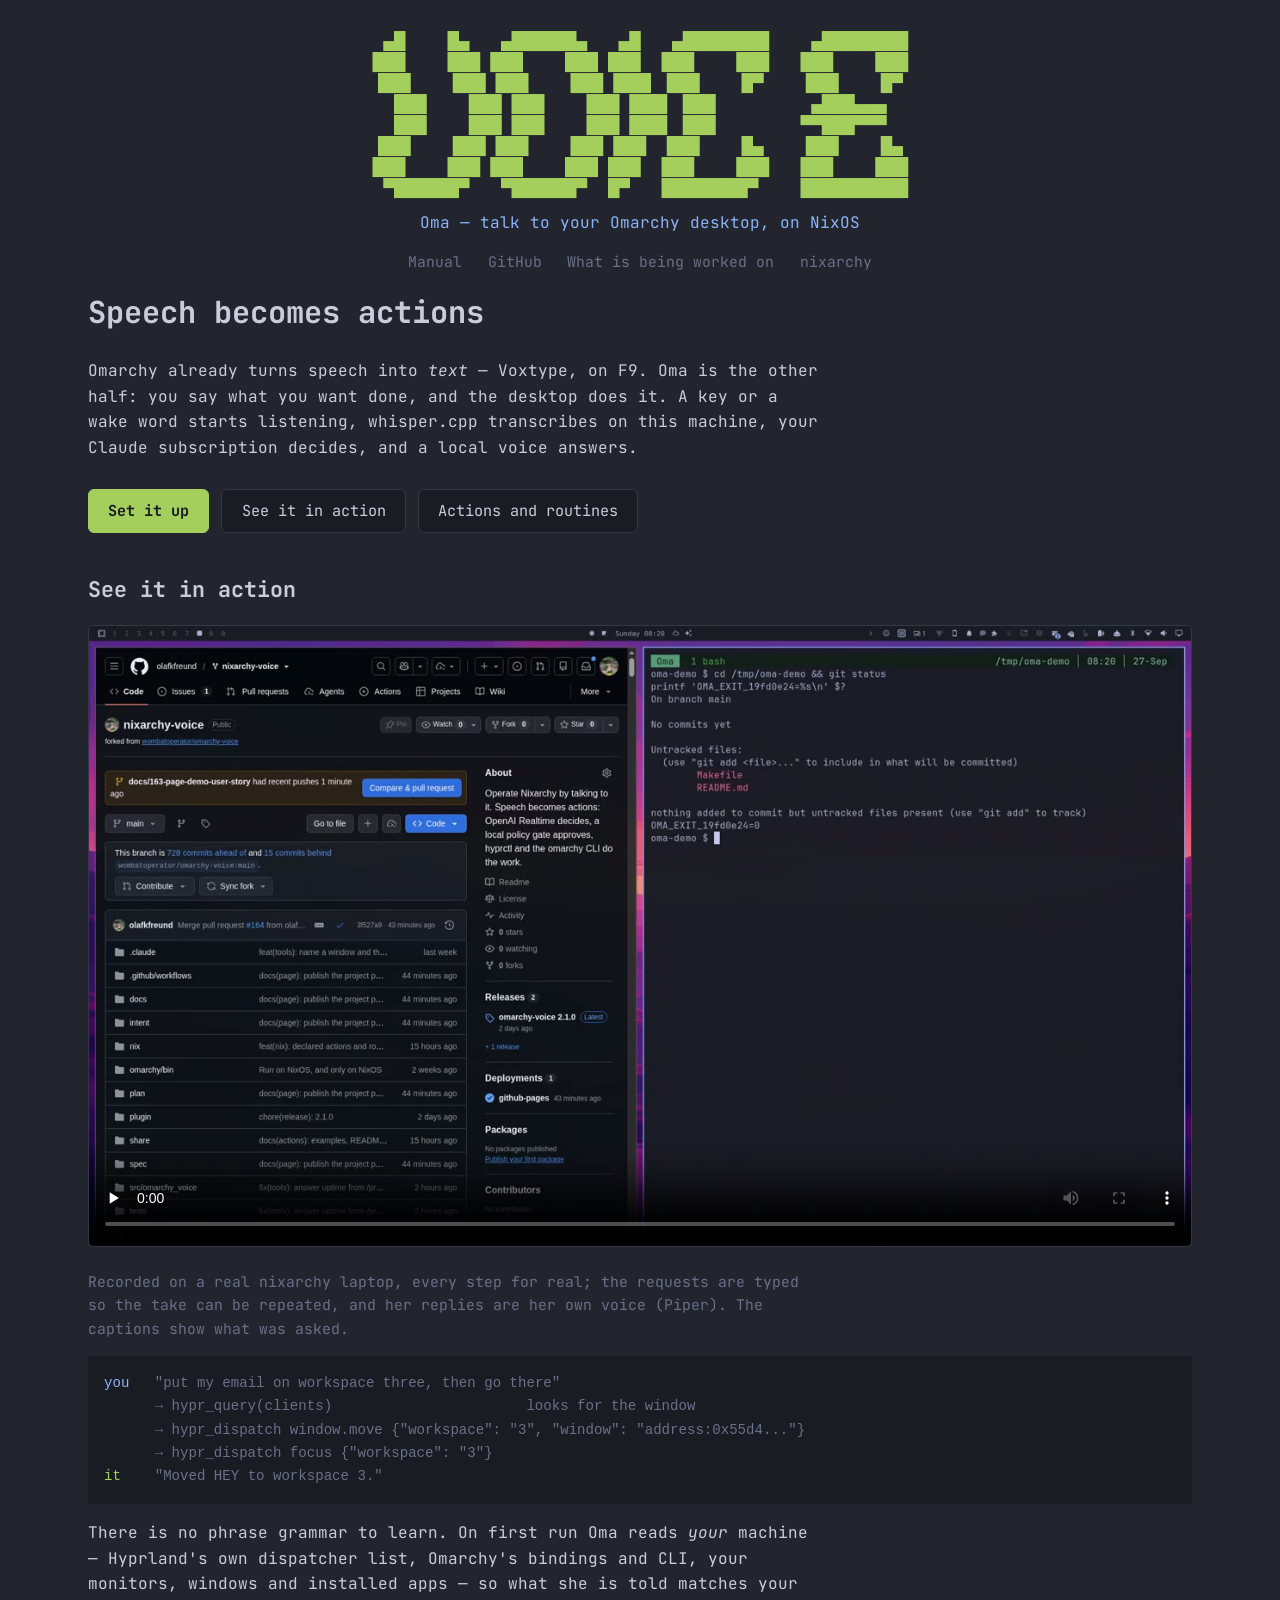
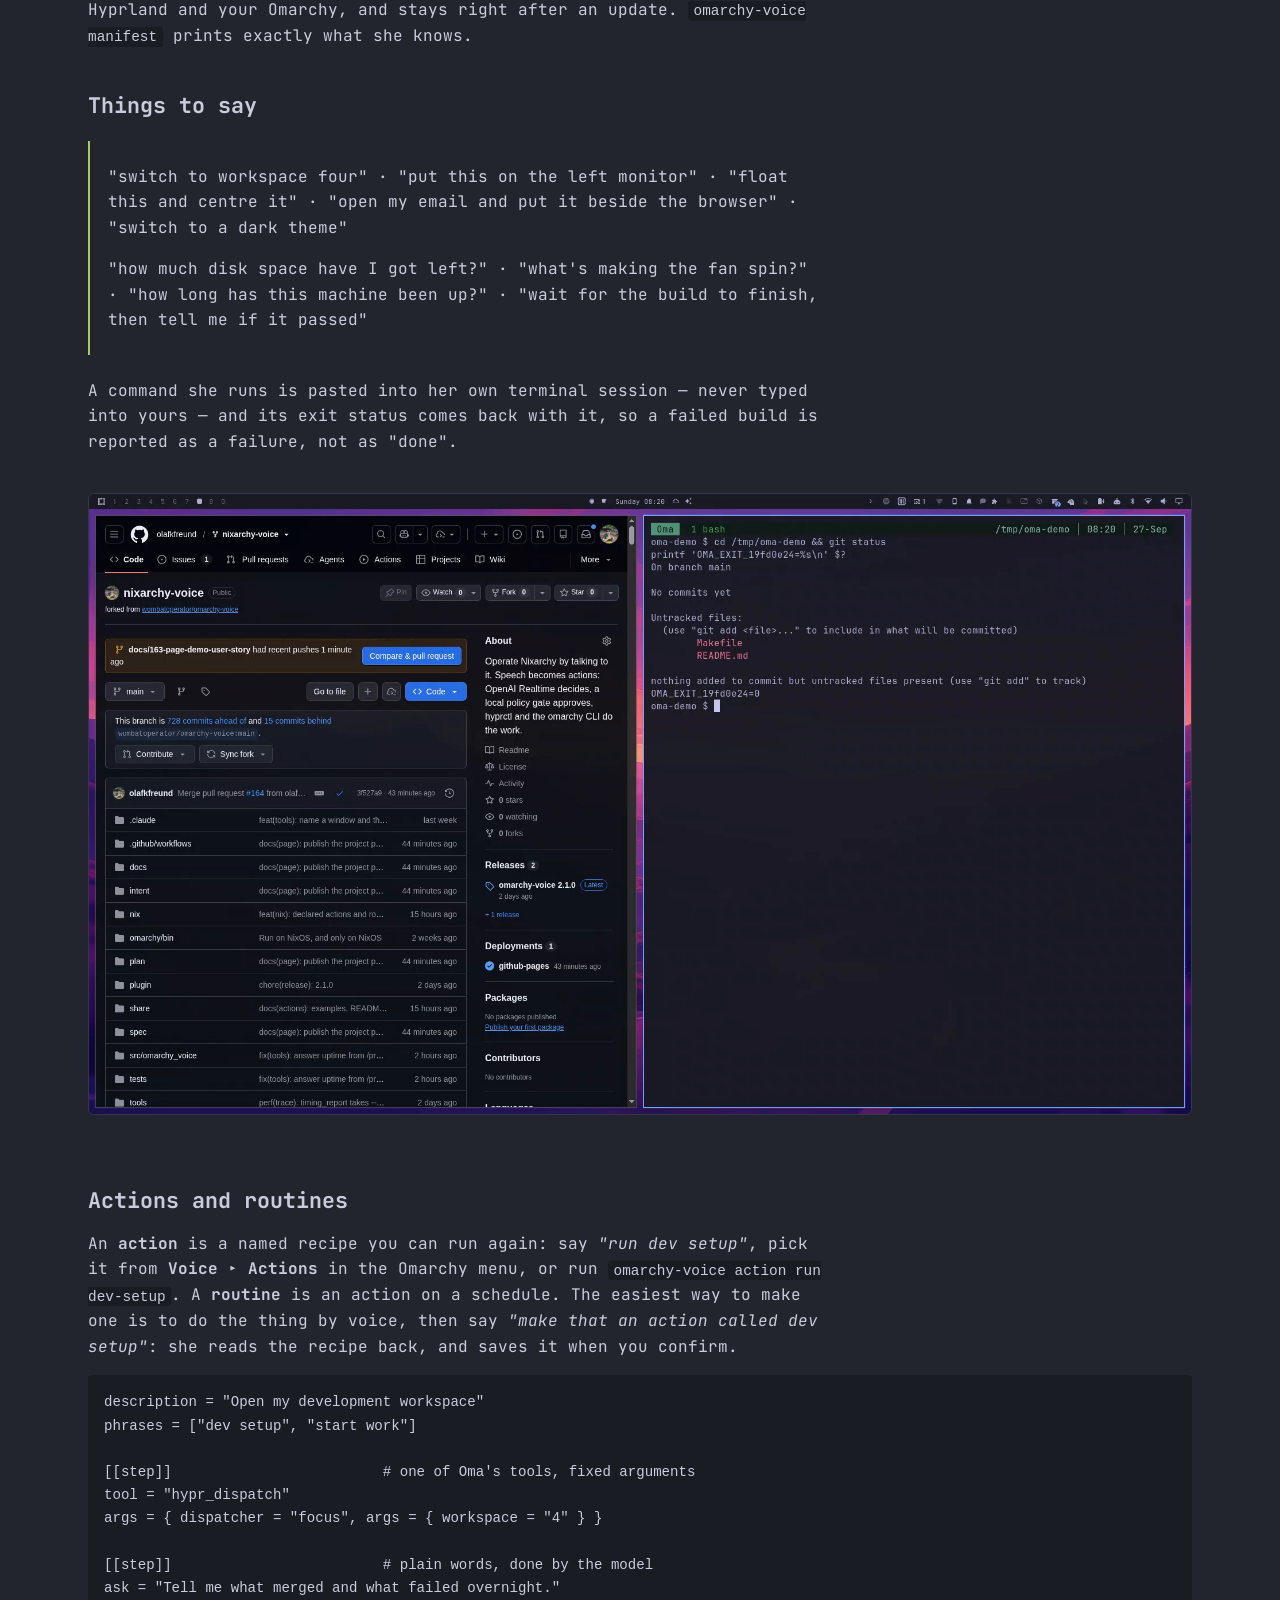
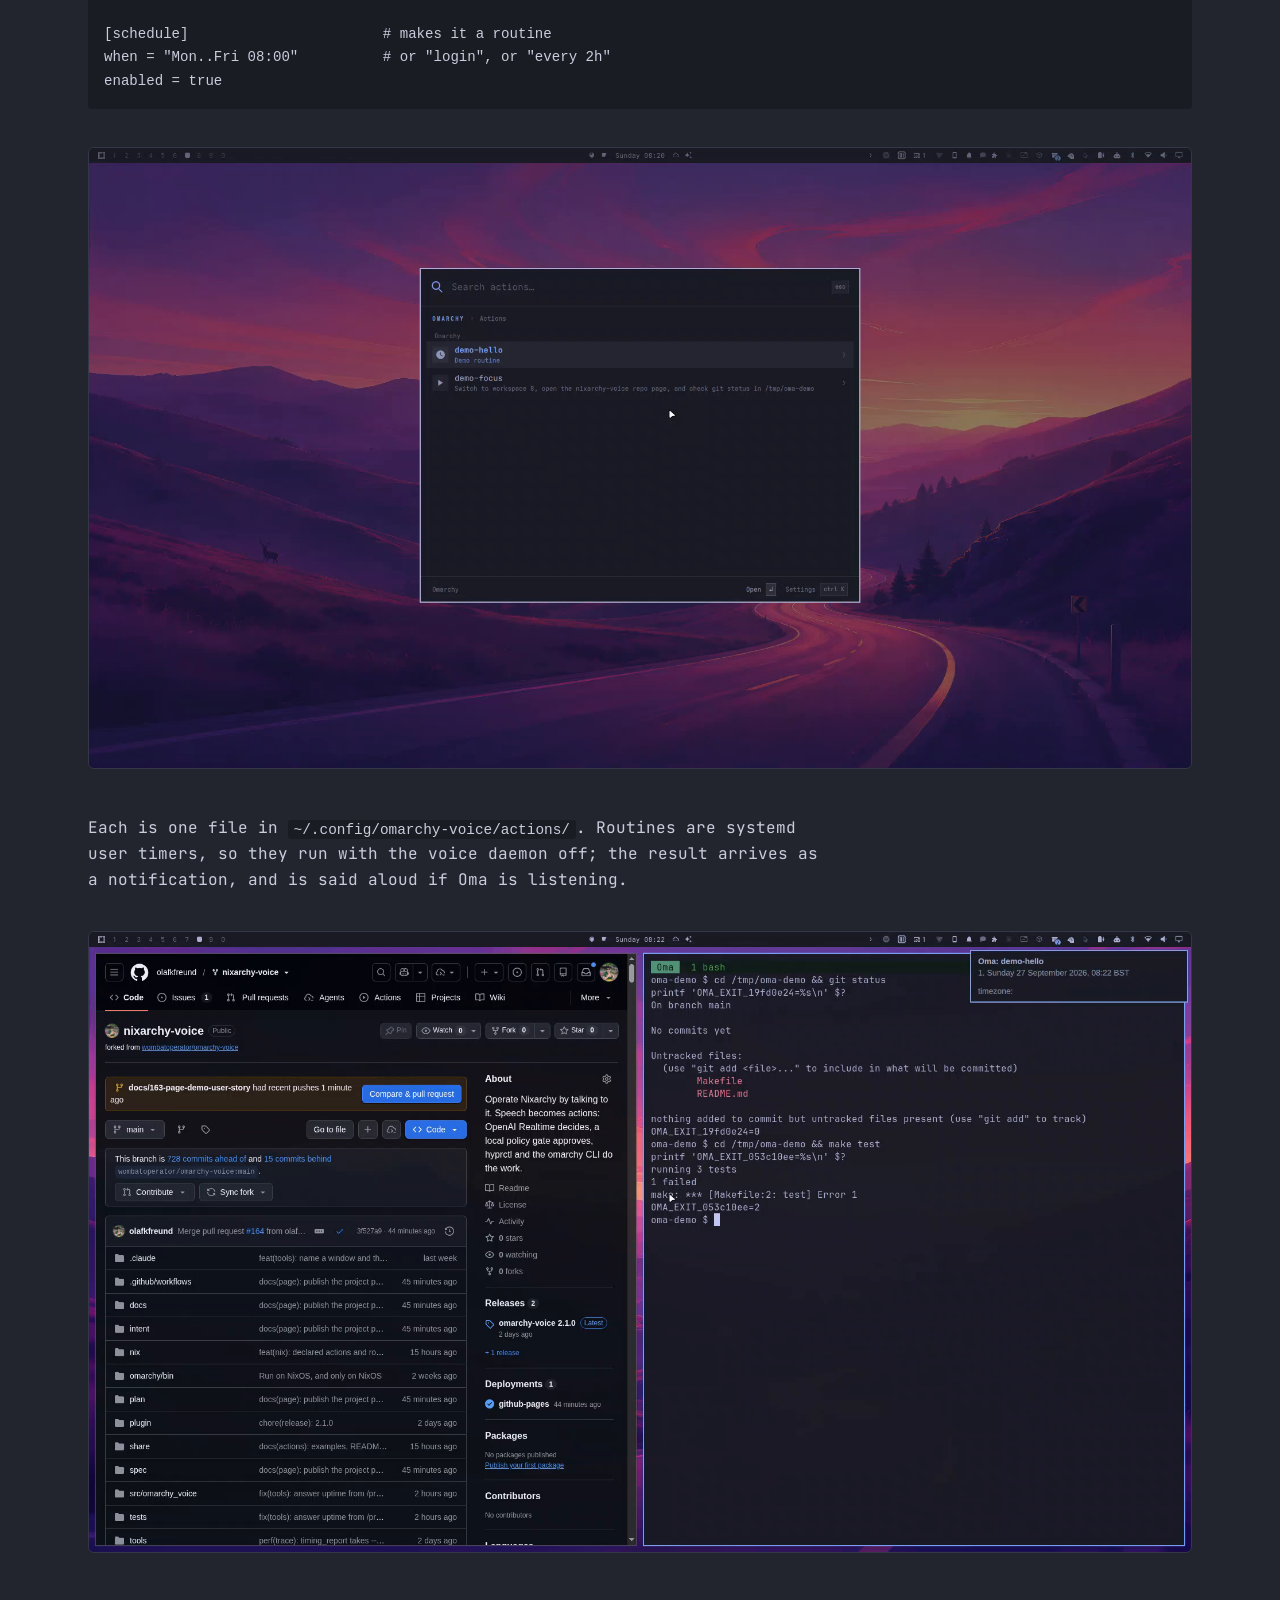
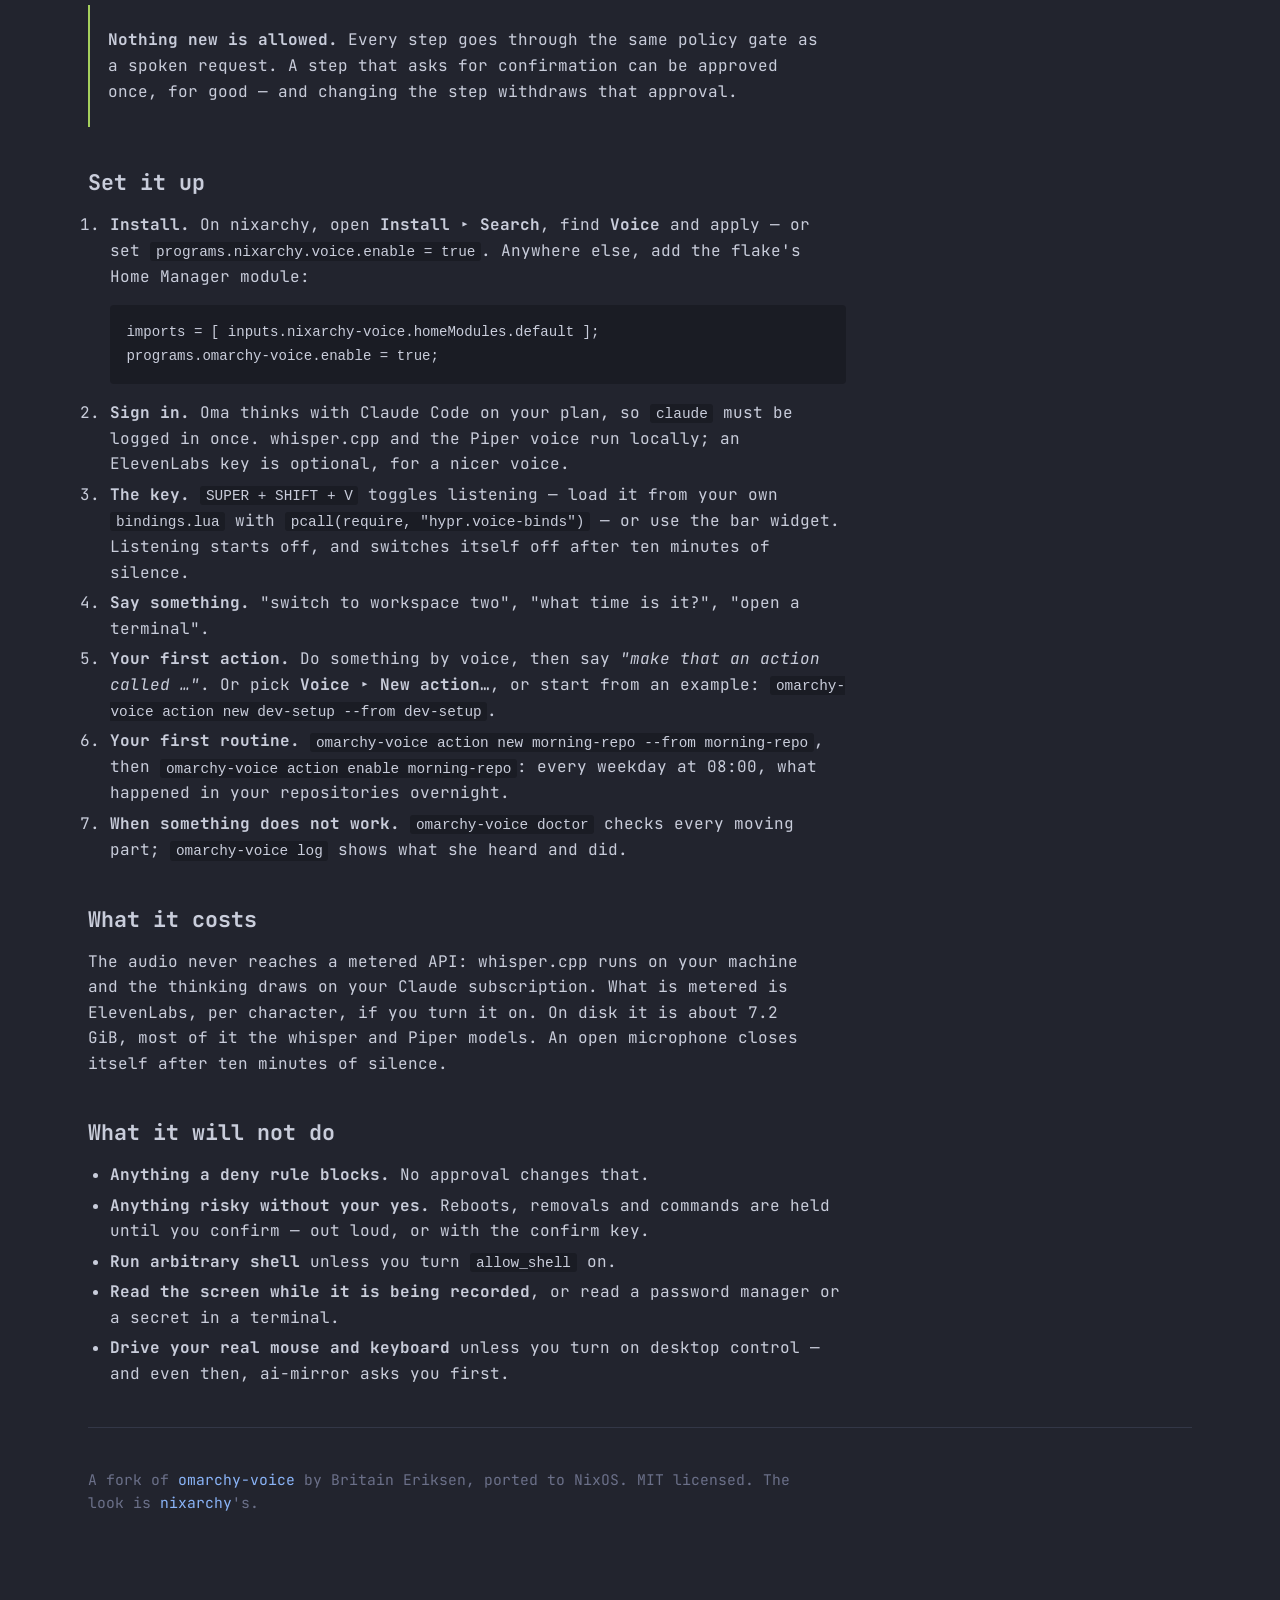
==== commit 243a4ab5: "docs: turbo on the GPU, base.en fallback, 7.2 GiB on disk (#177) Plan step 8. Coder: README, docs/in" ====
--- a/docs/index.html
+++ b/docs/index.html
@@ -159,9 +159,9 @@
 
 <h2 id="what-it-costs">What it costs</h2>
 
-<p>The audio never reaches a metered API: whisper.cpp runs on your CPU and the
+<p>The audio never reaches a metered API: whisper.cpp runs on your machine and the
 thinking draws on your Claude subscription. What is metered is ElevenLabs, per
-character, if you turn it on. On disk it is about 6.7 GiB, most of it the
+character, if you turn it on. On disk it is about 7.2 GiB, most of it the
 whisper and Piper models. An open microphone closes itself after ten minutes
 of silence.</p>
 
